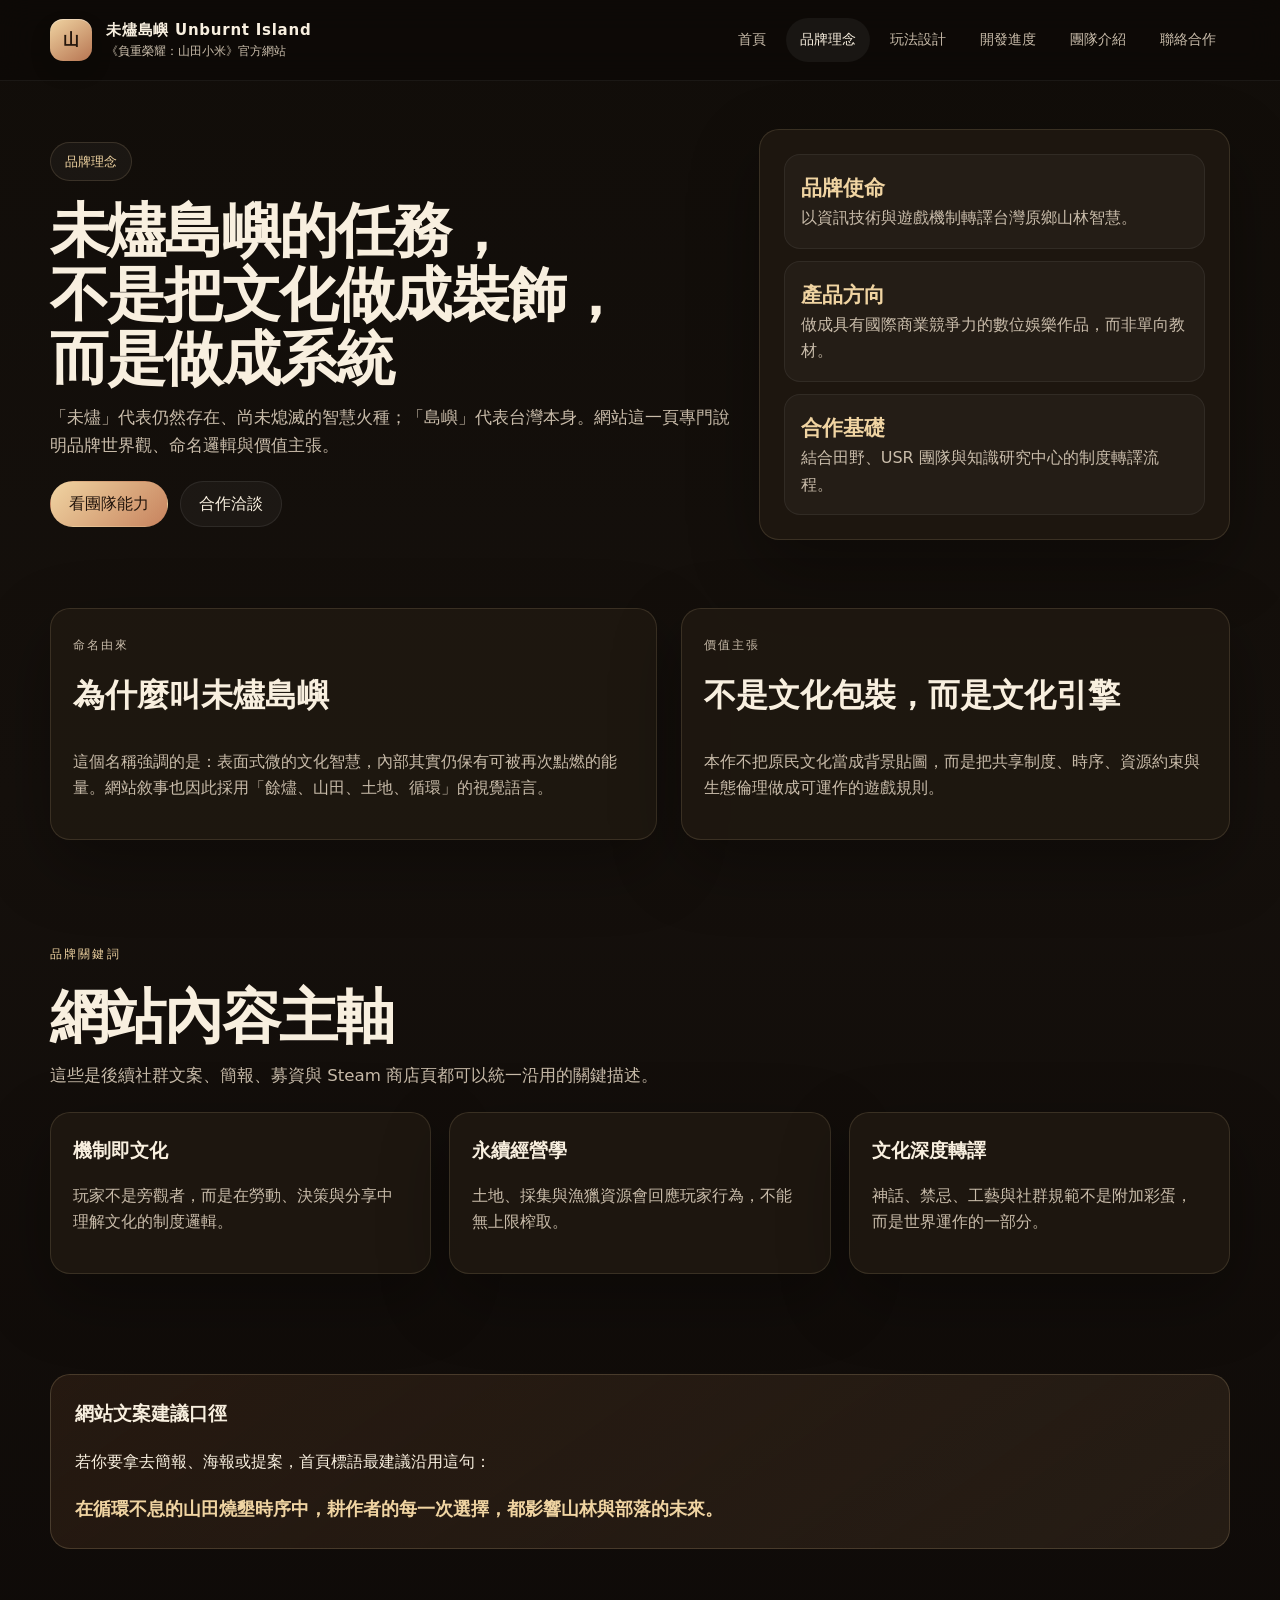
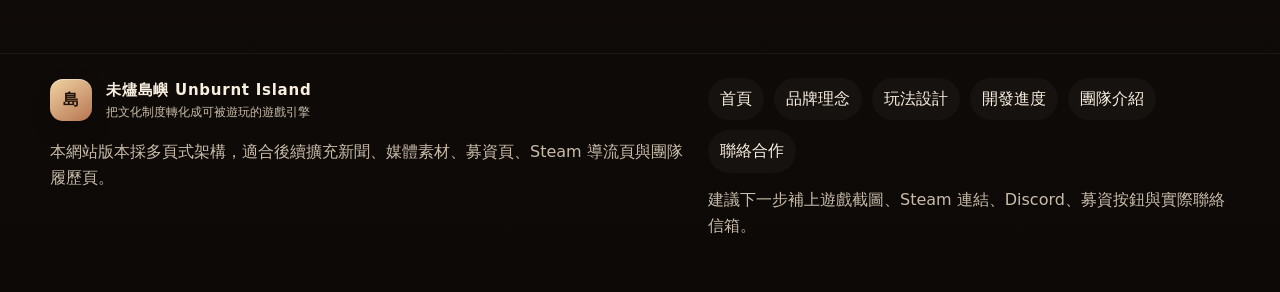
==== about.html @ 46c4c51f "update" ====
<!DOCTYPE html>
<html lang="zh-Hant">
<head>
  <meta charset="UTF-8" />
  <meta name="viewport" content="width=device-width, initial-scale=1.0" />
  <title>未燼島嶼 Unburnt Island｜品牌理念</title>
  <meta name="description" content="未燼島嶼的品牌命名、使命與文化轉譯價值主張。" />
  <link rel="stylesheet" href="assets/css/main.css" />
  <link rel="stylesheet" href="assets/css/components.css" />
  <link rel="stylesheet" href="assets/css/pages.css" />
</head>
<body data-page="about">
  <div id="site-header"></div>
  <main id="main">
<section class="page-hero compact">
  <div class="container page-hero-grid">
    <div class="reveal">
      <span class="eyebrow">品牌理念</span>
      <h1>未燼島嶼的任務，<br>不是把文化做成裝飾，<br>而是做成系統</h1>
      <p class="lead">「未燼」代表仍然存在、尚未熄滅的智慧火種；「島嶼」代表台灣本身。網站這一頁專門說明品牌世界觀、命名邏輯與價值主張。</p>
      <div class="btn-row">
        <a class="btn primary" href="team.html">看團隊能力</a>
        <a class="btn secondary" href="contact.html">合作洽談</a>
      </div>
    </div>
    <div class="hero-panel reveal">
      <div class="stat-stack">
        <div class="stat-box"><strong>品牌使命</strong><span>以資訊技術與遊戲機制轉譯台灣原鄉山林智慧。</span></div>
        <div class="stat-box"><strong>產品方向</strong><span>做成具有國際商業競爭力的數位娛樂作品，而非單向教材。</span></div>
        <div class="stat-box"><strong>合作基礎</strong><span>結合田野、USR 團隊與知識研究中心的制度轉譯流程。</span></div>
      </div>
    </div>
  </div>
</section>

<section class="section">
  <div class="container split">
    <div class="card reveal">
      <span class="kicker">命名由來</span>
      <h2 style="font-size:2rem; margin-top:12px;">為什麼叫未燼島嶼</h2>
      <p>這個名稱強調的是：表面式微的文化智慧，內部其實仍保有可被再次點燃的能量。網站敘事也因此採用「餘燼、山田、土地、循環」的視覺語言。</p>
    </div>
    <div class="card reveal">
      <span class="kicker">價值主張</span>
      <h2 style="font-size:2rem; margin-top:12px;">不是文化包裝，而是文化引擎</h2>
      <p>本作不把原民文化當成背景貼圖，而是把共享制度、時序、資源約束與生態倫理做成可運作的遊戲規則。</p>
    </div>
  </div>
</section>

<section class="section">
  <div class="container">
    <div class="section-heading reveal">
      <span class="kicker">品牌關鍵詞</span>
      <h2>網站內容主軸</h2>
      <p>這些是後續社群文案、簡報、募資與 Steam 商店頁都可以統一沿用的關鍵描述。</p>
    </div>
    <div class="card-grid cols-3 reveal">
      <article class="card">
        <h3>機制即文化</h3>
        <p>玩家不是旁觀者，而是在勞動、決策與分享中理解文化的制度邏輯。</p>
      </article>
      <article class="card">
        <h3>永續經營學</h3>
        <p>土地、採集與漁獵資源會回應玩家行為，不能無上限榨取。</p>
      </article>
      <article class="card">
        <h3>文化深度轉譯</h3>
        <p>神話、禁忌、工藝與社群規範不是附加彩蛋，而是世界運作的一部分。</p>
      </article>
    </div>
  </div>
</section>

<section class="section">
  <div class="container callout reveal">
    <h3 style="margin-top:0;">網站文案建議口徑</h3>
    <p>若你要拿去簡報、海報或提案，首頁標語最建議沿用這句：</p>
    <p style="font-size:1.15rem; color:var(--gold-2); margin-bottom:0;"><strong>在循環不息的山田燒墾時序中，耕作者的每一次選擇，都影響山林與部落的未來。</strong></p>
  </div>
</section>

  </main>
  <div id="site-footer"></div>
  <script src="assets/js/main.js"></script>
  
</body>
</html>
---- assets/css/main.css ----
:root {
  --bg: #0f0b08;
  --bg-soft: #18110c;
  --panel: rgba(31, 24, 17, 0.88);
  --panel-2: rgba(26, 20, 14, 0.94);
  --card: rgba(255, 255, 255, 0.04);
  --line: rgba(233, 202, 154, 0.14);
  --line-strong: rgba(233, 202, 154, 0.38);
  --text: #f8efdf;
  --muted: #c9bcaa;
  --gold: #e4c285;
  --gold-2: #f0d4a2;
  --earth: #8c5537;
  --leaf: #617443;
  --danger: #b45a46;
  --radius-xl: 28px;
  --radius-lg: 20px;
  --radius-md: 14px;
  --shadow: 0 24px 70px rgba(0, 0, 0, 0.32);
  --max: 1180px;
  --nav-h: 80px;
}

* { box-sizing: border-box; }
html { scroll-behavior: smooth; }
body {
  margin: 0;
  color: var(--text);
  background:
    radial-gradient(circle at 18% 14%, rgba(140, 85, 55, 0.2), transparent 0 26%),
    radial-gradient(circle at 84% 18%, rgba(97, 116, 67, 0.16), transparent 0 22%),
    linear-gradient(180deg, #110d09 0%, #15100c 42%, #0d0907 100%);
  font-family: "Noto Sans TC", "Microsoft JhengHei", system-ui, sans-serif;
  line-height: 1.65;
  overflow-x: hidden;
}
body.menu-open { overflow: hidden; }
a { color: inherit; text-decoration: none; }
img { max-width: 100%; display: block; }
button, input, textarea { font: inherit; }

.container {
  width: min(calc(100% - 32px), var(--max));
  margin: 0 auto;
}

.skip-link {
  position: absolute;
  left: -999px;
  top: auto;
}
.skip-link:focus {
  left: 16px;
  top: 16px;
  z-index: 100;
  background: var(--gold-2);
  color: #21140c;
  padding: 10px 14px;
  border-radius: 999px;
}

.site-header {
  position: sticky;
  top: 0;
  z-index: 50;
  min-height: var(--nav-h);
  backdrop-filter: blur(16px);
  background: rgba(12, 9, 7, 0.7);
  border-bottom: 1px solid rgba(255, 255, 255, 0.06);
}
.site-header.scrolled {
  background: rgba(14, 11, 8, 0.9);
  box-shadow: 0 12px 36px rgba(0, 0, 0, 0.25);
  border-color: rgba(233, 202, 154, 0.12);
}
.header-inner {
  min-height: var(--nav-h);
  display: flex;
  align-items: center;
  justify-content: space-between;
  gap: 20px;
}
.brand {
  display: flex;
  align-items: center;
  gap: 14px;
  min-width: 0;
}
.brand-mark {
  width: 42px;
  height: 42px;
  border-radius: 13px;
  display: grid;
  place-items: center;
  color: #24160c;
  font-weight: 900;
  background: linear-gradient(145deg, var(--gold-2), #b77552);
  box-shadow: inset 0 1px 0 rgba(255,255,255,.35), 0 10px 20px rgba(0,0,0,.2);
}
.brand-text strong {
  display: block;
  font-size: 15px;
  letter-spacing: 0.05em;
}
.brand-text span {
  display: block;
  font-size: 12px;
  color: var(--muted);
}
.nav-wrap {
  display: flex;
  align-items: center;
  gap: 12px;
}
.site-nav {
  display: flex;
  align-items: center;
  gap: 6px;
}
.site-nav a {
  padding: 10px 14px;
  border-radius: 999px;
  color: var(--muted);
  font-size: 14px;
  transition: .2s ease;
}
.site-nav a:hover,
.site-nav a.is-active {
  color: var(--text);
  background: rgba(255,255,255,.05);
}
.menu-toggle {
  display: none;
  width: 46px;
  height: 46px;
  border: 1px solid rgba(255,255,255,.08);
  border-radius: 50%;
  background: rgba(255,255,255,.03);
  color: var(--text);
  cursor: pointer;
  align-items: center;
  justify-content: center;
  flex-direction: column;
  gap: 4px;
}
.menu-toggle span {
  width: 18px;
  height: 2px;
  background: currentColor;
  border-radius: 999px;
}
.mobile-nav {
  display: none;
  position: fixed;
  top: calc(var(--nav-h) + 10px);
  left: 16px;
  right: 16px;
  z-index: 45;
  background: rgba(19, 15, 10, 0.98);
  border: 1px solid rgba(233, 202, 154, 0.14);
  border-radius: 22px;
  box-shadow: var(--shadow);
  padding: 16px;
}
.mobile-nav.open { display: block; }
.mobile-nav nav {
  display: grid;
  gap: 8px;
}
.mobile-nav a {
  padding: 12px 14px;
  border-radius: 14px;
  background: rgba(255,255,255,.03);
  color: var(--text);
}

.page-hero {
  padding: 72px 0 40px;
}
.page-hero.compact { padding-top: 48px; }
.page-hero-grid {
  display: grid;
  grid-template-columns: 1.3fr .9fr;
  gap: 28px;
  align-items: center;
}
.eyebrow {
  display: inline-flex;
  align-items: center;
  gap: 8px;
  padding: 8px 14px;
  border-radius: 999px;
  background: rgba(255,255,255,.04);
  border: 1px solid rgba(233, 202, 154, .15);
  color: var(--gold-2);
  font-size: 13px;
}
.page-hero h1,
.section-heading h2 {
  margin: 18px 0 14px;
  font-size: clamp(2rem, 4.6vw, 4.2rem);
  line-height: 1.08;
  letter-spacing: -0.03em;
}
.page-hero p.lead,
.section-heading p {
  margin: 0;
  color: var(--muted);
  font-size: 1.04rem;
  max-width: 760px;
}
.hero-panel,
.panel,
.card,
.glass {
  background: var(--panel);
  border: 1px solid var(--line);
  border-radius: var(--radius-lg);
  box-shadow: var(--shadow);
}
.hero-panel { padding: 24px; }
.metric-grid,
.card-grid {
  display: grid;
  gap: 18px;
}
.metric-grid.cols-3,
.card-grid.cols-3 { grid-template-columns: repeat(3, minmax(0,1fr)); }
.metric-grid.cols-4,
.card-grid.cols-4 { grid-template-columns: repeat(4, minmax(0,1fr)); }
.metric {
  padding: 18px;
  background: rgba(255,255,255,.03);
  border: 1px solid rgba(255,255,255,.06);
  border-radius: 16px;
}
.metric strong {
  display: block;
  font-size: 1.6rem;
  color: var(--gold-2);
}
.metric span {
  display: block;
  color: var(--muted);
  font-size: .95rem;
}

.section {
  padding: 28px 0 72px;
}
.section-heading {
  margin-bottom: 22px;
}
.kicker {
  color: var(--gold-2);
  text-transform: uppercase;
  letter-spacing: .18em;
  font-size: 12px;
}
.card {
  padding: 22px;
}
.card h3, .card h4 {
  margin: 0 0 10px;
  font-size: 1.2rem;
}
.card p, .card li, .card span, .card dd {
  color: var(--muted);
}
.list-clean {
  list-style: none;
  padding: 0;
  margin: 0;
}
.list-clean li + li { margin-top: 10px; }
.inline-tags {
  display: flex;
  flex-wrap: wrap;
  gap: 8px;
}
.tag {
  display: inline-flex;
  padding: 6px 10px;
  border-radius: 999px;
  background: rgba(255,255,255,.05);
  border: 1px solid rgba(255,255,255,.06);
  color: var(--gold-2);
  font-size: 13px;
}

.btn-row {
  display: flex;
  flex-wrap: wrap;
  gap: 12px;
  margin-top: 22px;
}
.btn {
  display: inline-flex;
  align-items: center;
  justify-content: center;
  min-height: 46px;
  padding: 0 18px;
  border-radius: 999px;
  border: 1px solid transparent;
  cursor: pointer;
  transition: .2s ease;
}
.btn:hover { transform: translateY(-2px); }
.btn.primary {
  color: #23150c;
  background: linear-gradient(135deg, var(--gold-2), #c7835e);
}
.btn.secondary {
  color: var(--text);
  background: rgba(255,255,255,.04);
  border-color: rgba(255,255,255,.08);
}
.btn.ghost {
  color: var(--gold-2);
  background: transparent;
  border-color: rgba(233, 202, 154, 0.26);
}

.split {
  display: grid;
  grid-template-columns: 1.05fr .95fr;
  gap: 24px;
  align-items: start;
}
.feature-list {
  display: grid;
  gap: 16px;
}
.feature-item {
  display: grid;
  grid-template-columns: 44px 1fr;
  gap: 14px;
  align-items: start;
}
.feature-icon {
  width: 44px;
  height: 44px;
  border-radius: 12px;
  display: grid;
  place-items: center;
  background: linear-gradient(145deg, rgba(240,212,162,.18), rgba(140,85,55,.18));
  color: var(--gold-2);
  font-weight: 700;
}
.feature-item h3 {
  margin: 0 0 6px;
}
.feature-item p { margin: 0; color: var(--muted); }

.highlight-box {
  position: relative;
  overflow: hidden;
  padding: 24px;
}
.highlight-box::after {
  content: "";
  position: absolute;
  inset: auto -80px -80px auto;
  width: 180px;
  height: 180px;
  border-radius: 50%;
  background: radial-gradient(circle, rgba(240,212,162,.2), transparent 60%);
}

.timeline {
  display: grid;
  gap: 14px;
}
.timeline-item {
  display: grid;
  grid-template-columns: 120px 1fr;
  gap: 16px;
  padding: 18px;
  border-radius: 16px;
  border: 1px solid rgba(255,255,255,.06);
  background: rgba(255,255,255,.03);
}
.timeline-item strong { color: var(--gold-2); }
.timeline-item p { margin: 6px 0 0; color: var(--muted); }
.status-pill {
  display: inline-flex;
  align-items: center;
  padding: 6px 10px;
  border-radius: 999px;
  font-size: 13px;
  border: 1px solid rgba(255,255,255,.08);
  background: rgba(255,255,255,.04);
}
.status-pill.done { color: #cbeea5; border-color: rgba(203,238,165,.25); }
.status-pill.active { color: #ffe3a8; border-color: rgba(255,227,168,.26); }
.status-pill.next { color: #c8d8ff; border-color: rgba(200,216,255,.22); }

.callout {
  padding: 24px;
  border-radius: var(--radius-lg);
  border: 1px solid rgba(233, 202, 154, 0.18);
  background: linear-gradient(145deg, rgba(90,58,35,.28), rgba(43,33,24,.8));
}

.site-footer {
  padding: 24px 0 36px;
  border-top: 1px solid rgba(255,255,255,.06);
  margin-top: 32px;
}
.footer-grid {
  display: grid;
  grid-template-columns: 1.1fr .9fr;
  gap: 20px;
}
.footer-grid p,
.footer-grid li { color: var(--muted); }
.footer-links {
  display: flex;
  flex-wrap: wrap;
  gap: 10px;
}
.footer-links a {
  padding: 8px 12px;
  border-radius: 999px;
  background: rgba(255,255,255,.03);
}

.form-grid {
  display: grid;
  gap: 16px;
}
.field label {
  display: block;
  margin-bottom: 8px;
  font-size: 14px;
  color: var(--gold-2);
}
.field input,
.field textarea,
.filter-btn {
  width: 100%;
  border-radius: 14px;
  border: 1px solid rgba(255,255,255,.08);
  background: rgba(255,255,255,.03);
  color: var(--text);
  padding: 14px 16px;
}
.field textarea { min-height: 150px; resize: vertical; }
.form-note { color: var(--muted); font-size: .94rem; }
.form-message {
  display: none;
  padding: 12px 14px;
  border-radius: 14px;
  background: rgba(112, 155, 81, .16);
  border: 1px solid rgba(112, 155, 81, .32);
  color: #ddf2c4;
}
.form-message.show { display: block; }
.error-text {
  color: #f5c1b8;
  font-size: 13px;
  margin-top: 8px;
  display: none;
}
.error-text.show { display: block; }

.reveal {
  opacity: 0;
  transform: translateY(18px);
  transition: opacity .6s ease, transform .6s ease;
}
.reveal.is-visible {
  opacity: 1;
  transform: translateY(0);
}

@media (max-width: 980px) {
  .page-hero-grid,
  .split,
  .footer-grid,
  .metric-grid.cols-4,
  .metric-grid.cols-3,
  .card-grid.cols-3,
  .card-grid.cols-4 {
    grid-template-columns: 1fr 1fr;
  }
}

@media (max-width: 760px) {
  .site-nav { display: none; }
  .menu-toggle { display: inline-flex; }
  .page-hero-grid,
  .split,
  .footer-grid,
  .metric-grid.cols-4,
  .metric-grid.cols-3,
  .card-grid.cols-3,
  .card-grid.cols-4,
  .timeline-item {
    grid-template-columns: 1fr;
  }
  .page-hero {
    padding-top: 42px;
  }
  .page-hero h1,
  .section-heading h2 { font-size: clamp(1.8rem, 9vw, 3rem); }
}

@media (prefers-reduced-motion: reduce) {
  html { scroll-behavior: auto; }
  *, *::before, *::after {
    animation: none !important;
    transition: none !important;
  }
}
---- assets/css/components.css ----
.hero-art {
  min-height: 360px;
  padding: 24px;
  position: relative;
  overflow: hidden;
}
.hero-art::before,
.hero-art::after {
  content: "";
  position: absolute;
  inset: auto;
  pointer-events: none;
}
.hero-art::before {
  width: 260px;
  height: 260px;
  right: -40px;
  top: -40px;
  background: radial-gradient(circle, rgba(240,212,162,.18), transparent 60%);
  border-radius: 50%;
}
.hero-art::after {
  left: -60px;
  bottom: -70px;
  width: 280px;
  height: 280px;
  border-radius: 50%;
  background: radial-gradient(circle, rgba(97,116,67,.22), transparent 60%);
}
.hero-visual {
  position: relative;
  min-height: 300px;
  border-radius: 22px;
  border: 1px solid rgba(233, 202, 154, 0.18);
  background:
    linear-gradient(180deg, rgba(28, 22, 17, 0.25), rgba(14, 11, 8, 0.75)),
    linear-gradient(180deg, #5f7e45 0%, #405130 40%, #291d14 100%);
  overflow: hidden;
}
.mountain {
  position: absolute;
  bottom: 120px;
  width: 0;
  height: 0;
  border-left: 160px solid transparent;
  border-right: 160px solid transparent;
  border-bottom: 170px solid rgba(27, 39, 21, 0.75);
}
.mountain.m1 { left: -30px; }
.mountain.m2 { left: 160px; border-left-width: 180px; border-right-width: 180px; border-bottom-width: 190px; }
.mountain.m3 { right: -50px; border-left-width: 170px; border-right-width: 170px; border-bottom-width: 180px; }
.field-ridge {
  position: absolute;
  left: 0;
  right: 0;
  bottom: 72px;
  height: 96px;
  background: linear-gradient(180deg, #7f8d39, #556227);
  clip-path: polygon(0 48%, 22% 30%, 45% 38%, 60% 20%, 79% 28%, 100% 8%, 100% 100%, 0 100%);
}
.village {
  position: absolute;
  bottom: 52px;
  left: 24px;
  display: flex;
  gap: 10px;
}
.house {
  width: 58px;
  height: 42px;
  background: #7d6651;
  border: 2px solid rgba(17, 11, 8, 0.5);
  clip-path: polygon(10% 24%, 50% 0, 90% 24%, 90% 100%, 10% 100%);
  position: relative;
}
.house::after {
  content: "";
  position: absolute;
  width: 12px;
  height: 16px;
  left: 50%;
  bottom: 0;
  transform: translateX(-50%);
  background: rgba(36, 24, 16, 0.72);
}
.path {
  position: absolute;
  width: 76%;
  height: 30px;
  right: 0;
  bottom: 32px;
  background: linear-gradient(180deg, #7e6449, #5e4733);
  clip-path: polygon(22% 0, 100% 0, 100% 100%, 0 100%);
}
.hero-badges {
  position: absolute;
  right: 18px;
  top: 18px;
  display: grid;
  gap: 10px;
}
.hero-badge {
  padding: 10px 12px;
  border-radius: 999px;
  background: rgba(18, 14, 10, 0.66);
  border: 1px solid rgba(233, 202, 154, 0.18);
  color: var(--gold-2);
  font-size: 13px;
}

.stat-stack {
  display: grid;
  gap: 12px;
}
.stat-box {
  padding: 16px;
  border-radius: 16px;
  background: rgba(255,255,255,.03);
  border: 1px solid rgba(255,255,255,.06);
}
.stat-box strong {
  display: block;
  color: var(--gold-2);
  font-size: 1.3rem;
}
.stat-box span { color: var(--muted); }

.tabs {
  display: flex;
  flex-wrap: wrap;
  gap: 10px;
  margin-bottom: 18px;
}
.tab-btn,
.filter-btn {
  width: auto;
  padding: 10px 14px;
  border-radius: 999px;
  border: 1px solid rgba(255,255,255,.08);
  background: rgba(255,255,255,.03);
  color: var(--muted);
  cursor: pointer;
}
.tab-btn.active,
.filter-btn.active {
  color: #24160c;
  background: linear-gradient(135deg, var(--gold-2), #c7835e);
  border-color: transparent;
}
.tab-panel {
  display: none;
}
.tab-panel.active {
  display: block;
}

.comparison {
  display: grid;
  grid-template-columns: 1fr 1fr;
  gap: 16px;
}
.compare-card {
  padding: 18px;
  border-radius: 16px;
  background: rgba(255,255,255,.03);
  border: 1px solid rgba(255,255,255,.06);
}
.compare-card.good {
  border-color: rgba(233, 202, 154, 0.24);
}
.compare-card h4 { margin-bottom: 10px; }
.compare-card ul {
  margin: 0;
  padding-left: 20px;
}
.compare-card li { color: var(--muted); }

.team-card .role {
  display: inline-flex;
  padding: 6px 10px;
  border-radius: 999px;
  background: rgba(255,255,255,.04);
  color: var(--gold-2);
  margin-bottom: 10px;
  font-size: 13px;
}
.team-card dl {
  display: grid;
  gap: 10px;
  margin: 16px 0 0;
}
.team-card dt { color: var(--text); font-weight: 700; }
.team-card dd { margin: 0; }

.milestone-card {
  padding: 20px;
  border-radius: 18px;
  background: rgba(255,255,255,.03);
  border: 1px solid rgba(255,255,255,.06);
}
.milestone-card ul {
  margin: 10px 0 0;
  padding-left: 18px;
}
.milestone-card li { color: var(--muted); }
.milestone-card[data-state="done"] {
  border-color: rgba(203,238,165,.2);
}
.milestone-card[data-state="active"] {
  border-color: rgba(255,227,168,.2);
}
.milestone-card[data-state="next"] {
  border-color: rgba(200,216,255,.16);
}

.contact-cards {
  display: grid;
  gap: 14px;
}
.contact-card {
  padding: 18px;
  border-radius: 16px;
  border: 1px solid rgba(255,255,255,.06);
  background: rgba(255,255,255,.03);
}
.contact-card h3 { margin-bottom: 8px; }
.contact-card p { margin: 0; }

@media (max-width: 760px) {
  .comparison { grid-template-columns: 1fr; }
}
---- assets/css/pages.css ----
.home-highlights {
  margin-top: 24px;
}
.quick-links {
  display: grid;
  grid-template-columns: repeat(3, minmax(0,1fr));
  gap: 16px;
}
.quick-link {
  padding: 18px;
  border-radius: 18px;
  background: rgba(255,255,255,.03);
  border: 1px solid rgba(255,255,255,.06);
}
.quick-link strong {
  display: block;
  margin-bottom: 6px;
}
.quick-link p {
  margin: 0;
  color: var(--muted);
}

.story-sequence {
  display: grid;
  grid-template-columns: repeat(4, minmax(0,1fr));
  gap: 14px;
}
.story-step {
  padding: 18px;
  border-radius: 18px;
  background: rgba(255,255,255,.03);
  border: 1px solid rgba(255,255,255,.06);
}
.story-step strong {
  color: var(--gold-2);
  display: block;
  margin-bottom: 8px;
}
.story-step p { margin: 0; color: var(--muted); }

@media (max-width: 980px) {
  .quick-links,
  .story-sequence { grid-template-columns: 1fr 1fr; }
}

@media (max-width: 760px) {
  .quick-links,
  .story-sequence { grid-template-columns: 1fr; }
}
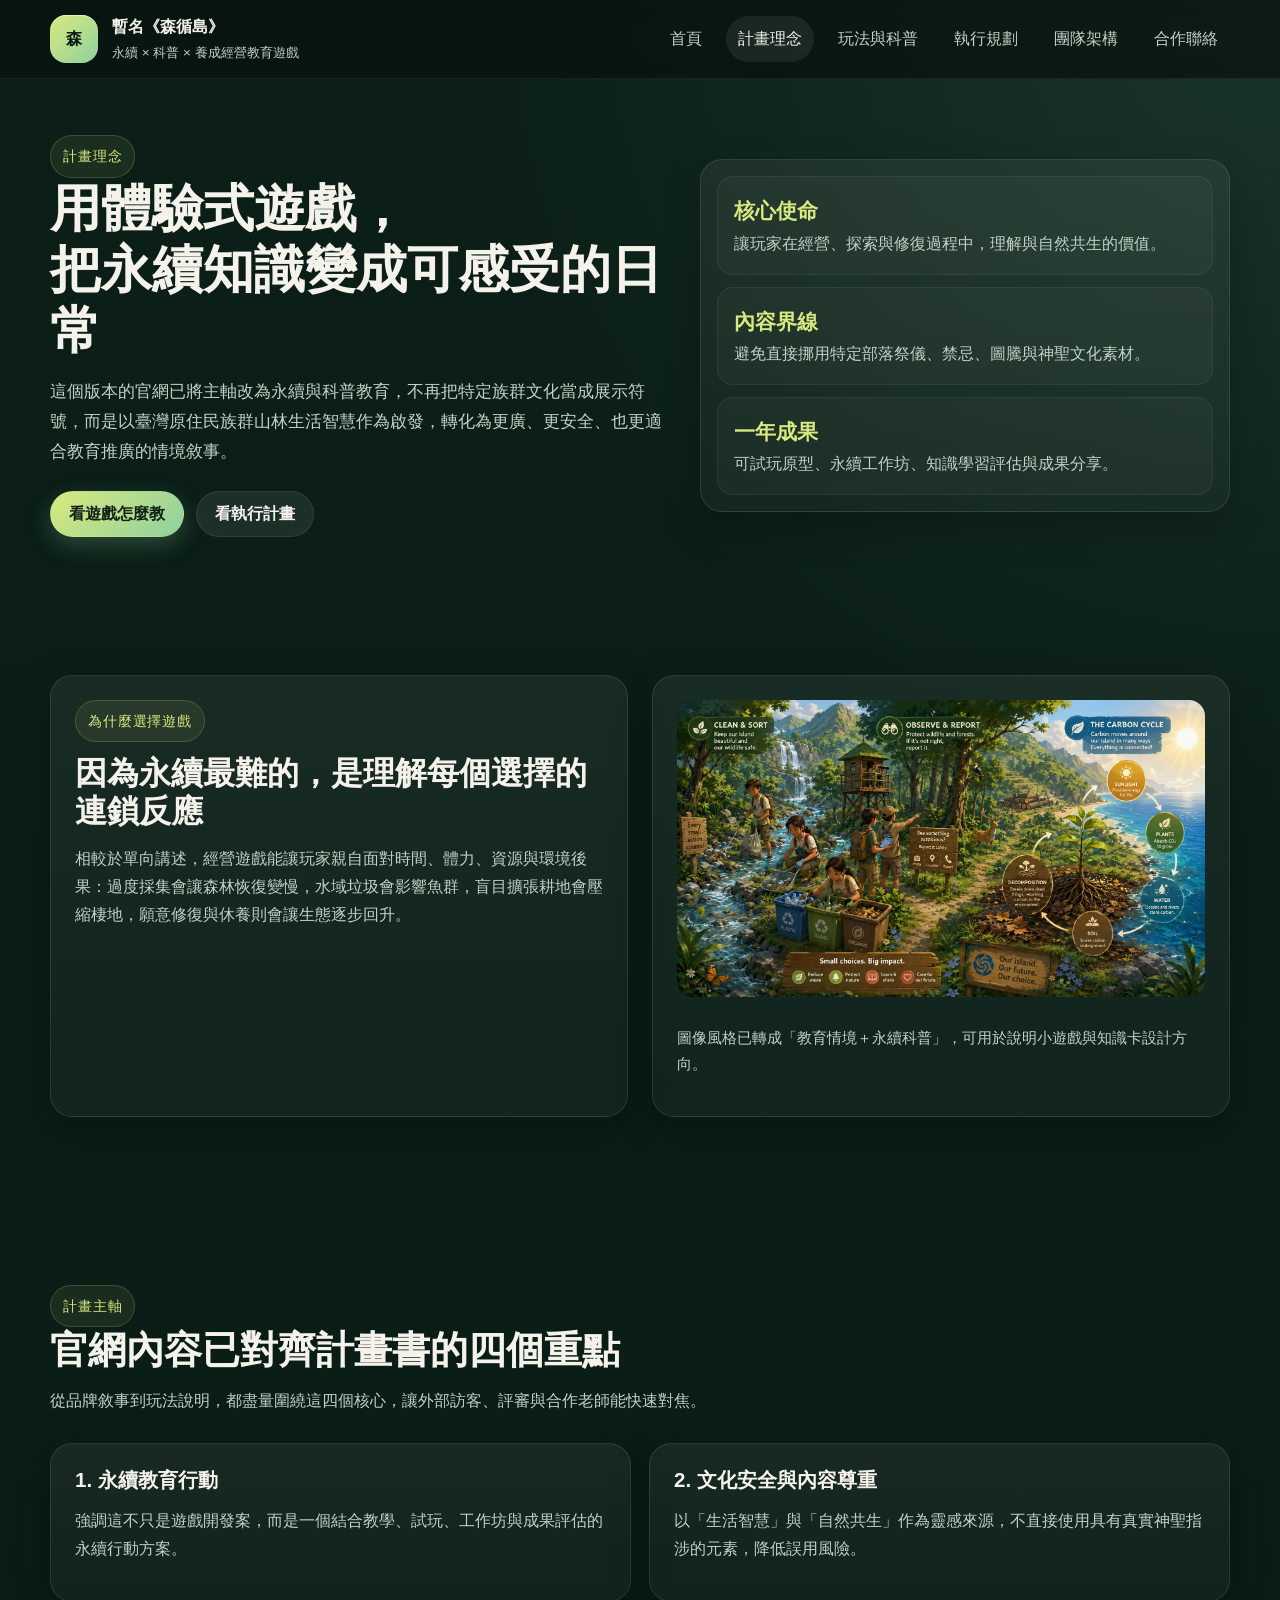
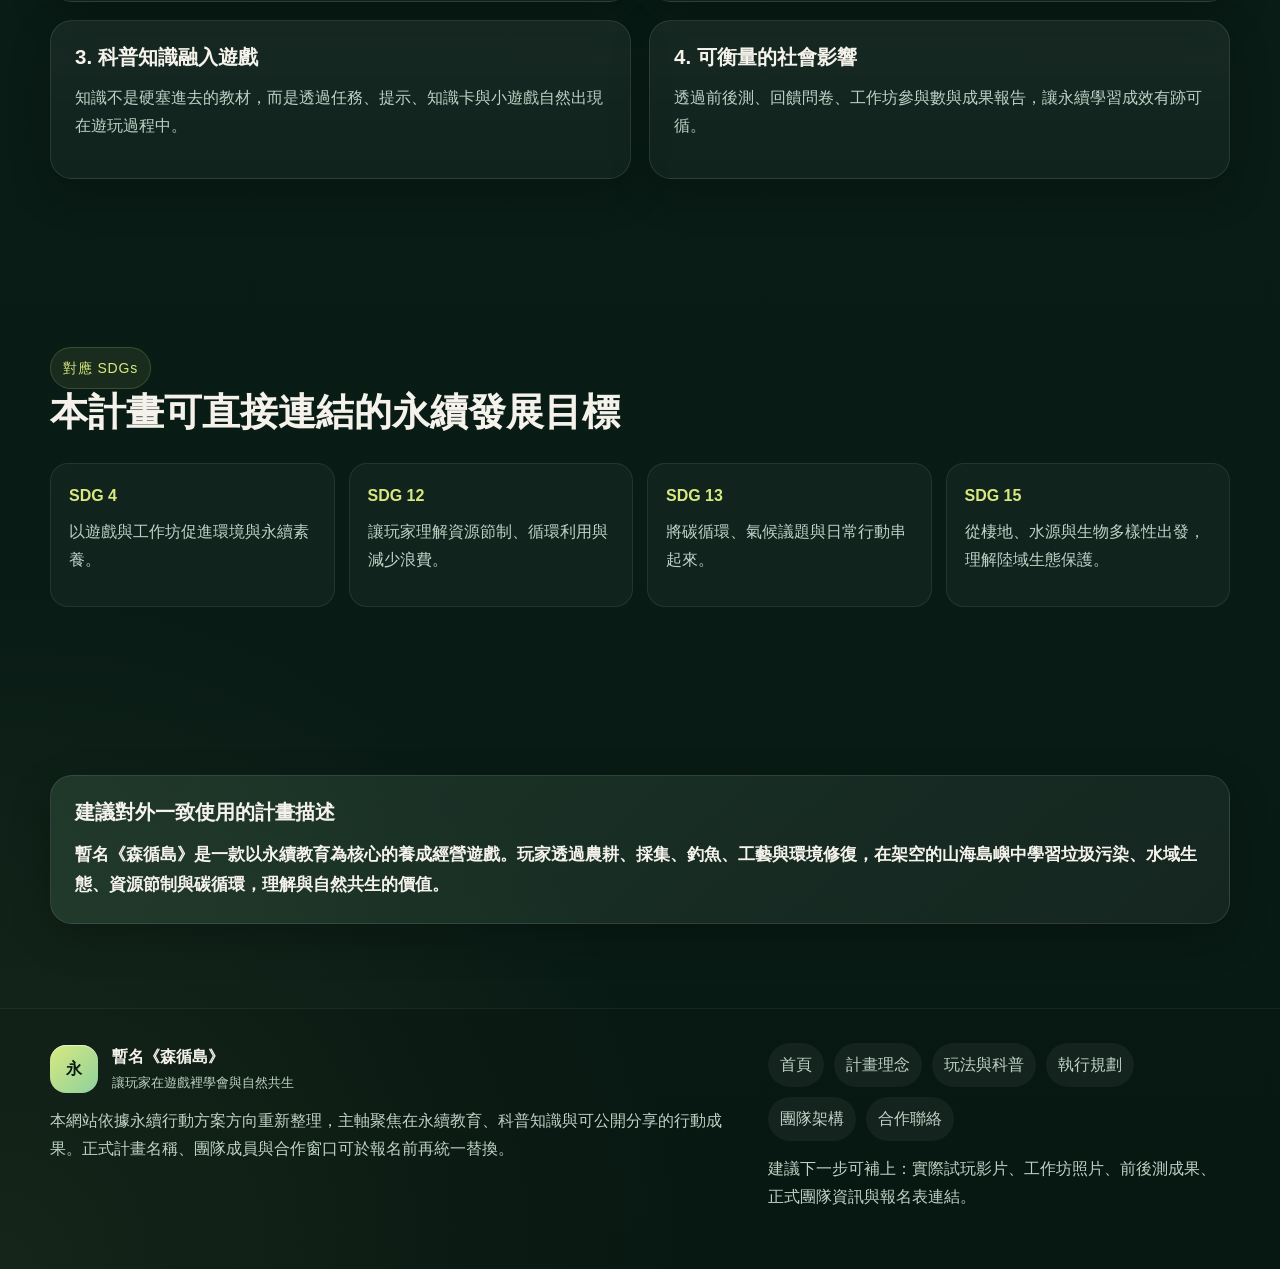
==== commit 328a7dff: "update" ====
--- a/about.html
+++ b/about.html
@@ -3,8 +3,8 @@
 <head>
   <meta charset="UTF-8" />
   <meta name="viewport" content="width=device-width, initial-scale=1.0" />
-  <title>未燼島嶼 Unburnt Island｜品牌理念</title>
-  <meta name="description" content="未燼島嶼的品牌命名、使命與文化轉譯價值主張。" />
+  <title>暫名《森循島》｜計畫理念</title>
+  <meta name="description" content="說明計畫背景、永續教育定位、文化安全界線與 SDGs 對應。" />
   <link rel="stylesheet" href="assets/css/main.css" />
   <link rel="stylesheet" href="assets/css/components.css" />
   <link rel="stylesheet" href="assets/css/pages.css" />
@@ -12,77 +12,92 @@
 <body data-page="about">
   <div id="site-header"></div>
   <main id="main">
-<section class="page-hero compact">
-  <div class="container page-hero-grid">
-    <div class="reveal">
-      <span class="eyebrow">品牌理念</span>
-      <h1>未燼島嶼的任務，<br>不是把文化做成裝飾，<br>而是做成系統</h1>
-      <p class="lead">「未燼」代表仍然存在、尚未熄滅的智慧火種；「島嶼」代表台灣本身。網站這一頁專門說明品牌世界觀、命名邏輯與價值主張。</p>
-      <div class="btn-row">
-        <a class="btn primary" href="team.html">看團隊能力</a>
-        <a class="btn secondary" href="contact.html">合作洽談</a>
+    <section class="page-hero compact">
+      <div class="container page-hero-grid">
+        <div class="reveal">
+          <span class="eyebrow">計畫理念</span>
+          <h1>用體驗式遊戲，<br>把永續知識變成可感受的日常</h1>
+          <p class="lead">這個版本的官網已將主軸改為永續與科普教育，不再把特定族群文化當成展示符號，而是以臺灣原住民族群山林生活智慧作為啟發，轉化為更廣、更安全、也更適合教育推廣的情境敘事。</p>
+          <div class="btn-row">
+            <a class="btn primary" href="gameplay.html">看遊戲怎麼教</a>
+            <a class="btn secondary" href="progress.html">看執行計畫</a>
+          </div>
+        </div>
+        <div class="hero-panel reveal">
+          <div class="stat-stack">
+            <div class="stat-box"><strong>核心使命</strong><span>讓玩家在經營、探索與修復過程中，理解與自然共生的價值。</span></div>
+            <div class="stat-box"><strong>內容界線</strong><span>避免直接挪用特定部落祭儀、禁忌、圖騰與神聖文化素材。</span></div>
+            <div class="stat-box"><strong>一年成果</strong><span>可試玩原型、永續工作坊、知識學習評估與成果分享。</span></div>
+          </div>
+        </div>
       </div>
-    </div>
-    <div class="hero-panel reveal">
-      <div class="stat-stack">
-        <div class="stat-box"><strong>品牌使命</strong><span>以資訊技術與遊戲機制轉譯台灣原鄉山林智慧。</span></div>
-        <div class="stat-box"><strong>產品方向</strong><span>做成具有國際商業競爭力的數位娛樂作品，而非單向教材。</span></div>
-        <div class="stat-box"><strong>合作基礎</strong><span>結合田野、USR 團隊與知識研究中心的制度轉譯流程。</span></div>
+    </section>
+
+    <section class="section">
+      <div class="container split">
+        <div class="card reveal">
+          <span class="kicker">為什麼選擇遊戲</span>
+          <h2 style="font-size:2rem; margin-top:12px;">因為永續最難的，是理解每個選擇的連鎖反應</h2>
+          <p>相較於單向講述，經營遊戲能讓玩家親自面對時間、體力、資源與環境後果：過度採集會讓森林恢復變慢，水域垃圾會影響魚群，盲目擴張耕地會壓縮棲地，願意修復與休養則會讓生態逐步回升。</p>
+        </div>
+        <div class="card reveal media-card">
+          <img src="assets/images/knowledge-minigames.png" alt="永續教育圖像，呈現溪流清理、環境觀察與碳循環科普" />
+          <p class="caption">圖像風格已轉成「教育情境＋永續科普」，可用於說明小遊戲與知識卡設計方向。</p>
+        </div>
       </div>
-    </div>
-  </div>
-</section>
+    </section>
 
-<section class="section">
-  <div class="container split">
-    <div class="card reveal">
-      <span class="kicker">命名由來</span>
-      <h2 style="font-size:2rem; margin-top:12px;">為什麼叫未燼島嶼</h2>
-      <p>這個名稱強調的是：表面式微的文化智慧，內部其實仍保有可被再次點燃的能量。網站敘事也因此採用「餘燼、山田、土地、循環」的視覺語言。</p>
-    </div>
-    <div class="card reveal">
-      <span class="kicker">價值主張</span>
-      <h2 style="font-size:2rem; margin-top:12px;">不是文化包裝，而是文化引擎</h2>
-      <p>本作不把原民文化當成背景貼圖，而是把共享制度、時序、資源約束與生態倫理做成可運作的遊戲規則。</p>
-    </div>
-  </div>
-</section>
+    <section class="section">
+      <div class="container">
+        <div class="section-heading reveal">
+          <span class="kicker">計畫主軸</span>
+          <h2>官網內容已對齊計畫書的四個重點</h2>
+          <p>從品牌敘事到玩法說明，都盡量圍繞這四個核心，讓外部訪客、評審與合作老師能快速對焦。</p>
+        </div>
+        <div class="card-grid cols-2 reveal">
+          <article class="card">
+            <h3>1. 永續教育行動</h3>
+            <p>強調這不只是遊戲開發案，而是一個結合教學、試玩、工作坊與成果評估的永續行動方案。</p>
+          </article>
+          <article class="card">
+            <h3>2. 文化安全與內容尊重</h3>
+            <p>以「生活智慧」與「自然共生」作為靈感來源，不直接使用具有真實神聖指涉的元素，降低誤用風險。</p>
+          </article>
+          <article class="card">
+            <h3>3. 科普知識融入遊戲</h3>
+            <p>知識不是硬塞進去的教材，而是透過任務、提示、知識卡與小遊戲自然出現在遊玩過程中。</p>
+          </article>
+          <article class="card">
+            <h3>4. 可衡量的社會影響</h3>
+            <p>透過前後測、回饋問卷、工作坊參與數與成果報告，讓永續學習成效有跡可循。</p>
+          </article>
+        </div>
+      </div>
+    </section>
 
-<section class="section">
-  <div class="container">
-    <div class="section-heading reveal">
-      <span class="kicker">品牌關鍵詞</span>
-      <h2>網站內容主軸</h2>
-      <p>這些是後續社群文案、簡報、募資與 Steam 商店頁都可以統一沿用的關鍵描述。</p>
-    </div>
-    <div class="card-grid cols-3 reveal">
-      <article class="card">
-        <h3>機制即文化</h3>
-        <p>玩家不是旁觀者，而是在勞動、決策與分享中理解文化的制度邏輯。</p>
-      </article>
-      <article class="card">
-        <h3>永續經營學</h3>
-        <p>土地、採集與漁獵資源會回應玩家行為，不能無上限榨取。</p>
-      </article>
-      <article class="card">
-        <h3>文化深度轉譯</h3>
-        <p>神話、禁忌、工藝與社群規範不是附加彩蛋，而是世界運作的一部分。</p>
-      </article>
-    </div>
-  </div>
-</section>
+    <section class="section">
+      <div class="container">
+        <div class="section-heading reveal">
+          <span class="kicker">對應 SDGs</span>
+          <h2>本計畫可直接連結的永續發展目標</h2>
+        </div>
+        <div class="sdg-grid reveal">
+          <article class="sdg-item"><strong>SDG 4</strong><p>以遊戲與工作坊促進環境與永續素養。</p></article>
+          <article class="sdg-item"><strong>SDG 12</strong><p>讓玩家理解資源節制、循環利用與減少浪費。</p></article>
+          <article class="sdg-item"><strong>SDG 13</strong><p>將碳循環、氣候議題與日常行動串起來。</p></article>
+          <article class="sdg-item"><strong>SDG 15</strong><p>從棲地、水源與生物多樣性出發，理解陸域生態保護。</p></article>
+        </div>
+      </div>
+    </section>
 
-<section class="section">
-  <div class="container callout reveal">
-    <h3 style="margin-top:0;">網站文案建議口徑</h3>
-    <p>若你要拿去簡報、海報或提案，首頁標語最建議沿用這句：</p>
-    <p style="font-size:1.15rem; color:var(--gold-2); margin-bottom:0;"><strong>在循環不息的山田燒墾時序中，耕作者的每一次選擇，都影響山林與部落的未來。</strong></p>
-  </div>
-</section>
-
+    <section class="section">
+      <div class="container callout reveal">
+        <h3 style="margin-top:0;">建議對外一致使用的計畫描述</h3>
+        <p style="font-size:1.08rem; color:var(--text); margin-bottom:0;"><strong>暫名《森循島》是一款以永續教育為核心的養成經營遊戲。玩家透過農耕、採集、釣魚、工藝與環境修復，在架空的山海島嶼中學習垃圾污染、水域生態、資源節制與碳循環，理解與自然共生的價值。</strong></p>
+      </div>
+    </section>
   </main>
   <div id="site-footer"></div>
   <script src="assets/js/main.js"></script>
-  
 </body>
-</html>
+</html>
--- a/assets/css/main.css
+++ b/assets/css/main.css
@@ -1,299 +1,184 @@
 
 :root {
-  --bg: #0f0b08;
-  --bg-soft: #18110c;
-  --panel: rgba(31, 24, 17, 0.88);
-  --panel-2: rgba(26, 20, 14, 0.94);
-  --card: rgba(255, 255, 255, 0.04);
-  --line: rgba(233, 202, 154, 0.14);
-  --line-strong: rgba(233, 202, 154, 0.38);
-  --text: #f8efdf;
-  --muted: #c9bcaa;
-  --gold: #e4c285;
-  --gold-2: #f0d4a2;
-  --earth: #8c5537;
-  --leaf: #617443;
-  --danger: #b45a46;
-  --radius-xl: 28px;
-  --radius-lg: 20px;
-  --radius-md: 14px;
-  --shadow: 0 24px 70px rgba(0, 0, 0, 0.32);
+  --bg: #081a14;
+  --bg-2: #10251d;
+  --surface: rgba(255,255,255,.05);
+  --surface-2: rgba(255,255,255,.08);
+  --card: rgba(255,255,255,.06);
+  --border: rgba(255,255,255,.1);
+  --text: #f4f2eb;
+  --muted: #bfd2c5;
+  --accent: #8fd19e;
+  --accent-2: #d8e97f;
+  --gold-2: #d8e97f;
+  --earth: #b78d5e;
+  --shadow: 0 14px 40px rgba(0,0,0,.24);
+  --radius: 22px;
   --max: 1180px;
-  --nav-h: 80px;
-}
-
+}
 * { box-sizing: border-box; }
 html { scroll-behavior: smooth; }
 body {
   margin: 0;
+  font-family: "Noto Sans TC", "PingFang TC", "Microsoft JhengHei", sans-serif;
+  background:
+    radial-gradient(circle at top right, rgba(143,209,158,.12), transparent 26%),
+    radial-gradient(circle at bottom left, rgba(216,233,127,.08), transparent 22%),
+    linear-gradient(180deg, #0b1f18 0%, #081a14 100%);
   color: var(--text);
-  background:
-    radial-gradient(circle at 18% 14%, rgba(140, 85, 55, 0.2), transparent 0 26%),
-    radial-gradient(circle at 84% 18%, rgba(97, 116, 67, 0.16), transparent 0 22%),
-    linear-gradient(180deg, #110d09 0%, #15100c 42%, #0d0907 100%);
-  font-family: "Noto Sans TC", "Microsoft JhengHei", system-ui, sans-serif;
-  line-height: 1.65;
-  overflow-x: hidden;
-}
-body.menu-open { overflow: hidden; }
+  line-height: 1.75;
+}
 a { color: inherit; text-decoration: none; }
 img { max-width: 100%; display: block; }
 button, input, textarea { font: inherit; }
-
-.container {
-  width: min(calc(100% - 32px), var(--max));
-  margin: 0 auto;
-}
-
-.skip-link {
+.container { width: min(calc(100% - 40px), var(--max)); margin: 0 auto; }
+.section { padding: 84px 0; }
+.section.tight { padding-top: 56px; padding-bottom: 56px; }
+.kicker, .eyebrow {
+  display: inline-flex;
+  align-items: center;
+  gap: 8px;
+  padding: 8px 12px;
+  border-radius: 999px;
+  border: 1px solid rgba(216,233,127,.18);
+  background: rgba(216,233,127,.08);
+  color: var(--accent-2);
+  font-size: 14px;
+  letter-spacing: .06em;
+}
+h1, h2, h3, h4 { line-height: 1.2; margin: 0 0 14px; }
+h1 { font-size: clamp(2.4rem, 4vw, 4.25rem); }
+h2 { font-size: clamp(2rem, 3vw, 2.8rem); }
+h3 { font-size: 1.28rem; }
+p { margin: 0 0 14px; color: var(--muted); }
+.lead { font-size: 1.08rem; max-width: 64ch; }
+.list-clean { list-style: none; margin: 0; padding: 0; }
+.list-clean li { position: relative; padding-left: 18px; margin: 0 0 10px; color: var(--muted); }
+.list-clean li::before {
+  content: "";
   position: absolute;
-  left: -999px;
-  top: auto;
-}
-.skip-link:focus {
-  left: 16px;
-  top: 16px;
-  z-index: 100;
-  background: var(--gold-2);
-  color: #21140c;
-  padding: 10px 14px;
-  border-radius: 999px;
-}
-
+  left: 0; top: .8em;
+  width: 8px; height: 8px;
+  border-radius: 50%;
+  background: linear-gradient(135deg, var(--accent), var(--accent-2));
+}
 .site-header {
   position: sticky;
   top: 0;
   z-index: 50;
-  min-height: var(--nav-h);
-  backdrop-filter: blur(16px);
-  background: rgba(12, 9, 7, 0.7);
-  border-bottom: 1px solid rgba(255, 255, 255, 0.06);
-}
-.site-header.scrolled {
-  background: rgba(14, 11, 8, 0.9);
-  box-shadow: 0 12px 36px rgba(0, 0, 0, 0.25);
-  border-color: rgba(233, 202, 154, 0.12);
+  backdrop-filter: blur(12px);
+  background: rgba(7,18,14,.72);
+  border-bottom: 1px solid rgba(255,255,255,.06);
+}
+.site-header.scrolled { box-shadow: 0 10px 28px rgba(0,0,0,.22); }
+.skip-link {
+  position: absolute;
+  left: -999px;
+  top: 0;
+}
+.skip-link:focus {
+  left: 12px; top: 12px; z-index: 99;
+  background: #fff; color: #111; padding: 8px 12px; border-radius: 8px;
 }
 .header-inner {
-  min-height: var(--nav-h);
+  min-height: 78px;
   display: flex;
   align-items: center;
   justify-content: space-between;
   gap: 20px;
 }
 .brand {
-  display: flex;
+  display: inline-flex;
   align-items: center;
   gap: 14px;
   min-width: 0;
 }
 .brand-mark {
-  width: 42px;
-  height: 42px;
-  border-radius: 13px;
-  display: grid;
-  place-items: center;
-  color: #24160c;
-  font-weight: 900;
-  background: linear-gradient(145deg, var(--gold-2), #b77552);
-  box-shadow: inset 0 1px 0 rgba(255,255,255,.35), 0 10px 20px rgba(0,0,0,.2);
-}
-.brand-text strong {
-  display: block;
-  font-size: 15px;
-  letter-spacing: 0.05em;
-}
-.brand-text span {
-  display: block;
-  font-size: 12px;
+  width: 48px; height: 48px;
+  border-radius: 16px;
+  display: grid; place-items: center;
+  color: #0a1b14;
+  font-weight: 800;
+  background: linear-gradient(135deg, var(--accent-2), var(--accent));
+  box-shadow: inset 0 1px 0 rgba(255,255,255,.55);
+}
+.brand-text { display: grid; }
+.brand-text strong { font-size: 1rem; }
+.brand-text span { font-size: .84rem; color: var(--muted); }
+.nav-wrap { display: flex; align-items: center; gap: 14px; }
+.site-nav { display: flex; gap: 12px; flex-wrap: wrap; }
+.site-nav a,
+.mobile-nav a {
+  padding: 9px 12px;
+  border-radius: 999px;
   color: var(--muted);
-}
-.nav-wrap {
-  display: flex;
-  align-items: center;
-  gap: 12px;
-}
-.site-nav {
-  display: flex;
-  align-items: center;
-  gap: 6px;
-}
-.site-nav a {
-  padding: 10px 14px;
-  border-radius: 999px;
-  color: var(--muted);
-  font-size: 14px;
   transition: .2s ease;
 }
 .site-nav a:hover,
-.site-nav a.is-active {
+.site-nav a.is-active,
+.mobile-nav a:hover,
+.mobile-nav a.is-active {
+  background: rgba(255,255,255,.07);
   color: var(--text);
-  background: rgba(255,255,255,.05);
 }
 .menu-toggle {
   display: none;
-  width: 46px;
-  height: 46px;
-  border: 1px solid rgba(255,255,255,.08);
-  border-radius: 50%;
-  background: rgba(255,255,255,.03);
-  color: var(--text);
-  cursor: pointer;
-  align-items: center;
-  justify-content: center;
-  flex-direction: column;
-  gap: 4px;
+  border: 0;
+  background: transparent;
+  width: 46px; height: 46px;
+  padding: 0;
+  border-radius: 12px;
 }
 .menu-toggle span {
-  width: 18px;
-  height: 2px;
-  background: currentColor;
-  border-radius: 999px;
+  display: block;
+  width: 22px; height: 2px;
+  margin: 5px auto;
+  background: #fff;
 }
 .mobile-nav {
   display: none;
-  position: fixed;
-  top: calc(var(--nav-h) + 10px);
-  left: 16px;
-  right: 16px;
-  z-index: 45;
-  background: rgba(19, 15, 10, 0.98);
-  border: 1px solid rgba(233, 202, 154, 0.14);
-  border-radius: 22px;
+  padding: 0 20px 20px;
+}
+.mobile-nav nav {
+  display: grid;
+  padding: 14px;
+  border-radius: 18px;
+  background: rgba(255,255,255,.04);
+  border: 1px solid rgba(255,255,255,.08);
+}
+.mobile-nav.open { display: block; }
+.page-hero { padding: 76px 0 54px; }
+.page-hero.compact { padding-top: 56px; }
+.page-hero-grid {
+  display: grid;
+  grid-template-columns: 1.08fr .92fr;
+  gap: 28px;
+  align-items: center;
+}
+.hero-panel,
+.card,
+.callout,
+.highlight-box {
+  border-radius: var(--radius);
+  background: linear-gradient(180deg, rgba(255,255,255,.06), rgba(255,255,255,.03));
+  border: 1px solid var(--border);
   box-shadow: var(--shadow);
-  padding: 16px;
-}
-.mobile-nav.open { display: block; }
-.mobile-nav nav {
-  display: grid;
-  gap: 8px;
-}
-.mobile-nav a {
-  padding: 12px 14px;
-  border-radius: 14px;
-  background: rgba(255,255,255,.03);
-  color: var(--text);
-}
-
-.page-hero {
-  padding: 72px 0 40px;
-}
-.page-hero.compact { padding-top: 48px; }
-.page-hero-grid {
-  display: grid;
-  grid-template-columns: 1.3fr .9fr;
-  gap: 28px;
-  align-items: center;
-}
-.eyebrow {
-  display: inline-flex;
-  align-items: center;
-  gap: 8px;
-  padding: 8px 14px;
-  border-radius: 999px;
-  background: rgba(255,255,255,.04);
-  border: 1px solid rgba(233, 202, 154, .15);
-  color: var(--gold-2);
-  font-size: 13px;
-}
-.page-hero h1,
-.section-heading h2 {
-  margin: 18px 0 14px;
-  font-size: clamp(2rem, 4.6vw, 4.2rem);
-  line-height: 1.08;
-  letter-spacing: -0.03em;
-}
-.page-hero p.lead,
-.section-heading p {
-  margin: 0;
-  color: var(--muted);
-  font-size: 1.04rem;
-  max-width: 760px;
-}
-.hero-panel,
-.panel,
-.card,
-.glass {
-  background: var(--panel);
-  border: 1px solid var(--line);
-  border-radius: var(--radius-lg);
-  box-shadow: var(--shadow);
-}
-.hero-panel { padding: 24px; }
-.metric-grid,
-.card-grid {
-  display: grid;
-  gap: 18px;
-}
-.metric-grid.cols-3,
-.card-grid.cols-3 { grid-template-columns: repeat(3, minmax(0,1fr)); }
-.metric-grid.cols-4,
-.card-grid.cols-4 { grid-template-columns: repeat(4, minmax(0,1fr)); }
-.metric {
-  padding: 18px;
-  background: rgba(255,255,255,.03);
-  border: 1px solid rgba(255,255,255,.06);
-  border-radius: 16px;
-}
-.metric strong {
-  display: block;
-  font-size: 1.6rem;
-  color: var(--gold-2);
-}
-.metric span {
-  display: block;
-  color: var(--muted);
-  font-size: .95rem;
-}
-
-.section {
-  padding: 28px 0 72px;
-}
-.section-heading {
-  margin-bottom: 22px;
-}
-.kicker {
-  color: var(--gold-2);
-  text-transform: uppercase;
-  letter-spacing: .18em;
-  font-size: 12px;
-}
-.card {
-  padding: 22px;
-}
-.card h3, .card h4 {
-  margin: 0 0 10px;
-  font-size: 1.2rem;
-}
-.card p, .card li, .card span, .card dd {
-  color: var(--muted);
-}
-.list-clean {
-  list-style: none;
-  padding: 0;
-  margin: 0;
-}
-.list-clean li + li { margin-top: 10px; }
-.inline-tags {
-  display: flex;
-  flex-wrap: wrap;
-  gap: 8px;
-}
-.tag {
-  display: inline-flex;
-  padding: 6px 10px;
-  border-radius: 999px;
-  background: rgba(255,255,255,.05);
-  border: 1px solid rgba(255,255,255,.06);
-  color: var(--gold-2);
-  font-size: 13px;
-}
-
+}
+.card, .callout, .highlight-box { padding: 24px; }
+.hero-panel { padding: 16px; overflow: hidden; }
+.image-frame {
+  border-radius: 18px;
+  overflow: hidden;
+  border: 1px solid rgba(255,255,255,.08);
+  background: #0d221a;
+}
+.image-frame img { aspect-ratio: 16 / 9; object-fit: cover; width: 100%; }
+.caption { margin-top: 12px; font-size: .95rem; color: var(--muted); }
 .btn-row {
   display: flex;
   flex-wrap: wrap;
   gap: 12px;
-  margin-top: 22px;
+  margin-top: 24px;
 }
 .btn {
   display: inline-flex;
@@ -303,118 +188,183 @@
   padding: 0 18px;
   border-radius: 999px;
   border: 1px solid transparent;
-  cursor: pointer;
-  transition: .2s ease;
-}
-.btn:hover { transform: translateY(-2px); }
+  font-weight: 700;
+  transition: transform .18s ease, box-shadow .18s ease, background .18s ease;
+}
+.btn:hover { transform: translateY(-1px); }
 .btn.primary {
-  color: #23150c;
-  background: linear-gradient(135deg, var(--gold-2), #c7835e);
+  background: linear-gradient(135deg, var(--accent-2), var(--accent));
+  color: #132017;
+  box-shadow: 0 8px 22px rgba(143,209,158,.25);
 }
 .btn.secondary {
+  background: rgba(255,255,255,.08);
   color: var(--text);
-  background: rgba(255,255,255,.04);
   border-color: rgba(255,255,255,.08);
 }
 .btn.ghost {
-  color: var(--gold-2);
   background: transparent;
-  border-color: rgba(233, 202, 154, 0.26);
-}
-
-.split {
-  display: grid;
-  grid-template-columns: 1.05fr .95fr;
+  border-color: rgba(255,255,255,.14);
+}
+.split, .two-up {
+  display: grid;
+  grid-template-columns: 1fr 1fr;
   gap: 24px;
-  align-items: start;
-}
-.feature-list {
+}
+.card-grid {
+  display: grid;
+  gap: 18px;
+}
+.card-grid.cols-2 { grid-template-columns: repeat(2, minmax(0,1fr)); }
+.card-grid.cols-3 { grid-template-columns: repeat(3, minmax(0,1fr)); }
+.card-grid.cols-4 { grid-template-columns: repeat(4, minmax(0,1fr)); }
+.metric-grid {
+  display: grid;
+  gap: 18px;
+}
+.metric-grid.cols-4 { grid-template-columns: repeat(4, minmax(0,1fr)); }
+.metric {
+  padding: 24px;
+  border-radius: 20px;
+  background: rgba(255,255,255,.04);
+  border: 1px solid rgba(255,255,255,.08);
+  text-align: center;
+}
+.metric strong {
+  display: block;
+  margin-bottom: 6px;
+  color: var(--accent-2);
+  font-size: clamp(1.8rem, 3vw, 2.6rem);
+}
+.metric span { color: var(--muted); }
+.inline-tags, .badge-list {
+  display: flex;
+  flex-wrap: wrap;
+  gap: 10px;
+}
+.tag, .badge {
+  display: inline-flex;
+  align-items: center;
+  gap: 8px;
+  padding: 8px 12px;
+  border-radius: 999px;
+  background: rgba(255,255,255,.06);
+  border: 1px solid rgba(255,255,255,.08);
+  color: var(--text);
+  font-size: 14px;
+}
+.icon-badge {
+  width: 28px; height: 28px; border-radius: 50%;
+  display: inline-grid; place-items: center;
+  font-size: 14px; color: #132017;
+  background: linear-gradient(135deg, var(--accent-2), var(--accent));
+}
+.section-heading { max-width: 780px; margin-bottom: 28px; }
+.media-card {
   display: grid;
   gap: 16px;
 }
+.media-card img { border-radius: 16px; }
+.callout {
+  background: linear-gradient(135deg, rgba(143,209,158,.14), rgba(255,255,255,.05));
+}
+.sdg-grid { display: grid; gap: 14px; grid-template-columns: repeat(4, minmax(0,1fr)); }
+.sdg-item {
+  padding: 18px;
+  border-radius: 18px;
+  background: rgba(255,255,255,.04);
+  border: 1px solid rgba(255,255,255,.08);
+}
+.sdg-item strong { display: block; margin-bottom: 8px; color: var(--accent-2); }
+.story-sequence, .impact-list, .pillars {
+  display: grid;
+  gap: 14px;
+}
+.story-sequence { grid-template-columns: repeat(4, minmax(0,1fr)); }
+.story-step,
+.pillar,
+.impact-card {
+  padding: 20px;
+  border-radius: 18px;
+  background: rgba(255,255,255,.04);
+  border: 1px solid rgba(255,255,255,.08);
+}
+.story-step strong,
+.pillar strong,
+.impact-card strong { color: var(--accent-2); display: block; margin-bottom: 8px; }
+.story-step p, .pillar p, .impact-card p { margin: 0; }
+.feature-list { display: grid; gap: 14px; }
 .feature-item {
   display: grid;
-  grid-template-columns: 44px 1fr;
+  grid-template-columns: auto 1fr;
   gap: 14px;
   align-items: start;
 }
 .feature-icon {
-  width: 44px;
-  height: 44px;
-  border-radius: 12px;
-  display: grid;
-  place-items: center;
-  background: linear-gradient(145deg, rgba(240,212,162,.18), rgba(140,85,55,.18));
-  color: var(--gold-2);
-  font-weight: 700;
-}
-.feature-item h3 {
-  margin: 0 0 6px;
-}
-.feature-item p { margin: 0; color: var(--muted); }
-
-.highlight-box {
-  position: relative;
-  overflow: hidden;
-  padding: 24px;
-}
-.highlight-box::after {
-  content: "";
-  position: absolute;
-  inset: auto -80px -80px auto;
-  width: 180px;
-  height: 180px;
-  border-radius: 50%;
-  background: radial-gradient(circle, rgba(240,212,162,.2), transparent 60%);
-}
-
-.timeline {
-  display: grid;
-  gap: 14px;
-}
+  width: 42px; height: 42px;
+  border-radius: 14px;
+  display: grid; place-items: center;
+  background: linear-gradient(135deg, var(--accent-2), var(--accent));
+  color: #132017;
+  font-weight: 800;
+}
+.timeline { display: grid; gap: 14px; }
 .timeline-item {
   display: grid;
-  grid-template-columns: 120px 1fr;
+  grid-template-columns: 90px 1fr;
   gap: 16px;
-  padding: 18px;
-  border-radius: 16px;
-  border: 1px solid rgba(255,255,255,.06);
-  background: rgba(255,255,255,.03);
-}
-.timeline-item strong { color: var(--gold-2); }
-.timeline-item p { margin: 6px 0 0; color: var(--muted); }
+  align-items: start;
+  padding: 14px 0;
+  border-top: 1px dashed rgba(255,255,255,.08);
+}
+.timeline-item:first-child { border-top: 0; padding-top: 0; }
 .status-pill {
   display: inline-flex;
   align-items: center;
   padding: 6px 10px;
   border-radius: 999px;
   font-size: 13px;
-  border: 1px solid rgba(255,255,255,.08);
-  background: rgba(255,255,255,.04);
-}
-.status-pill.done { color: #cbeea5; border-color: rgba(203,238,165,.25); }
-.status-pill.active { color: #ffe3a8; border-color: rgba(255,227,168,.26); }
-.status-pill.next { color: #c8d8ff; border-color: rgba(200,216,255,.22); }
-
-.callout {
-  padding: 24px;
-  border-radius: var(--radius-lg);
-  border: 1px solid rgba(233, 202, 154, 0.18);
-  background: linear-gradient(145deg, rgba(90,58,35,.28), rgba(43,33,24,.8));
-}
-
+  line-height: 1;
+  margin-bottom: 8px;
+  color: #132017;
+}
+.status-pill.done { background: #afd78a; }
+.status-pill.active { background: #d8e97f; }
+.status-pill.next { background: #a6d7d4; }
+.form-grid { display: grid; gap: 16px; margin-top: 20px; }
+.field { display: grid; gap: 8px; }
+.field label { font-weight: 700; }
+.field input, .field textarea {
+  width: 100%;
+  border: 1px solid rgba(255,255,255,.12);
+  border-radius: 14px;
+  padding: 12px 14px;
+  color: var(--text);
+  background: rgba(255,255,255,.04);
+}
+.field textarea { min-height: 150px; resize: vertical; }
+.error-text { min-height: 1.2em; color: #ffbea8; font-size: .92rem; opacity: 0; transition: .15s ease; }
+.error-text.show { opacity: 1; }
+.form-message {
+  display: none;
+  padding: 14px 16px;
+  border-radius: 14px;
+  background: rgba(143,209,158,.15);
+  color: #e7f4e1;
+  border: 1px solid rgba(143,209,158,.22);
+}
+.form-message.show { display: block; }
+.form-note { color: var(--muted); font-size: .95rem; }
 .site-footer {
-  padding: 24px 0 36px;
+  padding: 34px 0 44px;
   border-top: 1px solid rgba(255,255,255,.06);
-  margin-top: 32px;
+  background: rgba(0,0,0,.12);
 }
 .footer-grid {
   display: grid;
-  grid-template-columns: 1.1fr .9fr;
-  gap: 20px;
-}
-.footer-grid p,
-.footer-grid li { color: var(--muted); }
+  grid-template-columns: 1.2fr .8fr;
+  gap: 24px;
+}
 .footer-links {
   display: flex;
   flex-wrap: wrap;
@@ -423,94 +373,60 @@
 .footer-links a {
   padding: 8px 12px;
   border-radius: 999px;
-  background: rgba(255,255,255,.03);
-}
-
-.form-grid {
-  display: grid;
+  background: rgba(255,255,255,.05);
+  color: var(--muted);
+}
+.reveal { opacity: 0; transform: translateY(16px); transition: .5s ease; }
+.reveal.is-visible { opacity: 1; transform: translateY(0); }
+.highlight-note {
+  padding: 16px 18px;
+  border-left: 4px solid var(--accent);
+  background: rgba(255,255,255,.04);
+  border-radius: 0 14px 14px 0;
+}
+.note-grid {
+  display: grid;
+  grid-template-columns: repeat(2, minmax(0,1fr));
   gap: 16px;
 }
-.field label {
-  display: block;
-  margin-bottom: 8px;
-  font-size: 14px;
-  color: var(--gold-2);
-}
-.field input,
-.field textarea,
-.filter-btn {
-  width: 100%;
-  border-radius: 14px;
-  border: 1px solid rgba(255,255,255,.08);
-  background: rgba(255,255,255,.03);
-  color: var(--text);
-  padding: 14px 16px;
-}
-.field textarea { min-height: 150px; resize: vertical; }
-.form-note { color: var(--muted); font-size: .94rem; }
-.form-message {
-  display: none;
-  padding: 12px 14px;
-  border-radius: 14px;
-  background: rgba(112, 155, 81, .16);
-  border: 1px solid rgba(112, 155, 81, .32);
-  color: #ddf2c4;
-}
-.form-message.show { display: block; }
-.error-text {
-  color: #f5c1b8;
-  font-size: 13px;
-  margin-top: 8px;
-  display: none;
-}
-.error-text.show { display: block; }
-
-.reveal {
-  opacity: 0;
-  transform: translateY(18px);
-  transition: opacity .6s ease, transform .6s ease;
-}
-.reveal.is-visible {
-  opacity: 1;
-  transform: translateY(0);
-}
-
 @media (max-width: 980px) {
   .page-hero-grid,
   .split,
+  .two-up,
   .footer-grid,
+  .card-grid.cols-4,
+  .card-grid.cols-3,
   .metric-grid.cols-4,
-  .metric-grid.cols-3,
-  .card-grid.cols-3,
-  .card-grid.cols-4 {
+  .story-sequence,
+  .sdg-grid,
+  .note-grid {
     grid-template-columns: 1fr 1fr;
   }
-}
-
+  .card-grid.cols-4 .card:last-child { grid-column: span 2; }
+  .page-hero-grid > :first-child { order: 1; }
+  .page-hero-grid > :last-child { order: 2; }
+}
+@media (max-width: 860px) {
+  .site-nav { display: none; }
+  .menu-toggle { display: inline-block; }
+}
 @media (max-width: 760px) {
-  .site-nav { display: none; }
-  .menu-toggle { display: inline-flex; }
+  .section { padding: 64px 0; }
+  .container { width: min(calc(100% - 28px), var(--max)); }
   .page-hero-grid,
   .split,
+  .two-up,
   .footer-grid,
+  .card-grid.cols-4,
+  .card-grid.cols-3,
+  .card-grid.cols-2,
   .metric-grid.cols-4,
-  .metric-grid.cols-3,
-  .card-grid.cols-3,
-  .card-grid.cols-4,
+  .story-sequence,
+  .sdg-grid,
+  .note-grid,
   .timeline-item {
     grid-template-columns: 1fr;
   }
-  .page-hero {
-    padding-top: 42px;
-  }
-  .page-hero h1,
-  .section-heading h2 { font-size: clamp(1.8rem, 9vw, 3rem); }
-}
-
-@media (prefers-reduced-motion: reduce) {
-  html { scroll-behavior: auto; }
-  *, *::before, *::after {
-    animation: none !important;
-    transition: none !important;
-  }
-}
+  .brand-text span { display: none; }
+  .story-step, .pillar, .impact-card, .metric, .card, .callout { padding: 20px; }
+}
--- a/assets/css/components.css
+++ b/assets/css/components.css
@@ -230,3 +230,11 @@
 @media (max-width: 760px) {
   .comparison { grid-template-columns: 1fr; }
 }
+
+
+
+.contact-cards { grid-template-columns: 1fr; }
+.contact-card p { margin: 0; }
+.team-card p { margin-bottom: 0; }
+.stat-stack { grid-template-columns: 1fr; }
+.hero-art .caption { margin-top: 12px; }
--- a/assets/css/pages.css
+++ b/assets/css/pages.css
@@ -49,3 +49,9 @@
   .quick-links,
   .story-sequence { grid-template-columns: 1fr; }
 }
+
+
+
+.quick-link { transition: transform .18s ease, border-color .18s ease; }
+.quick-link:hover { transform: translateY(-2px); border-color: rgba(216,233,127,.24); }
+.quick-link p { line-height: 1.7; }
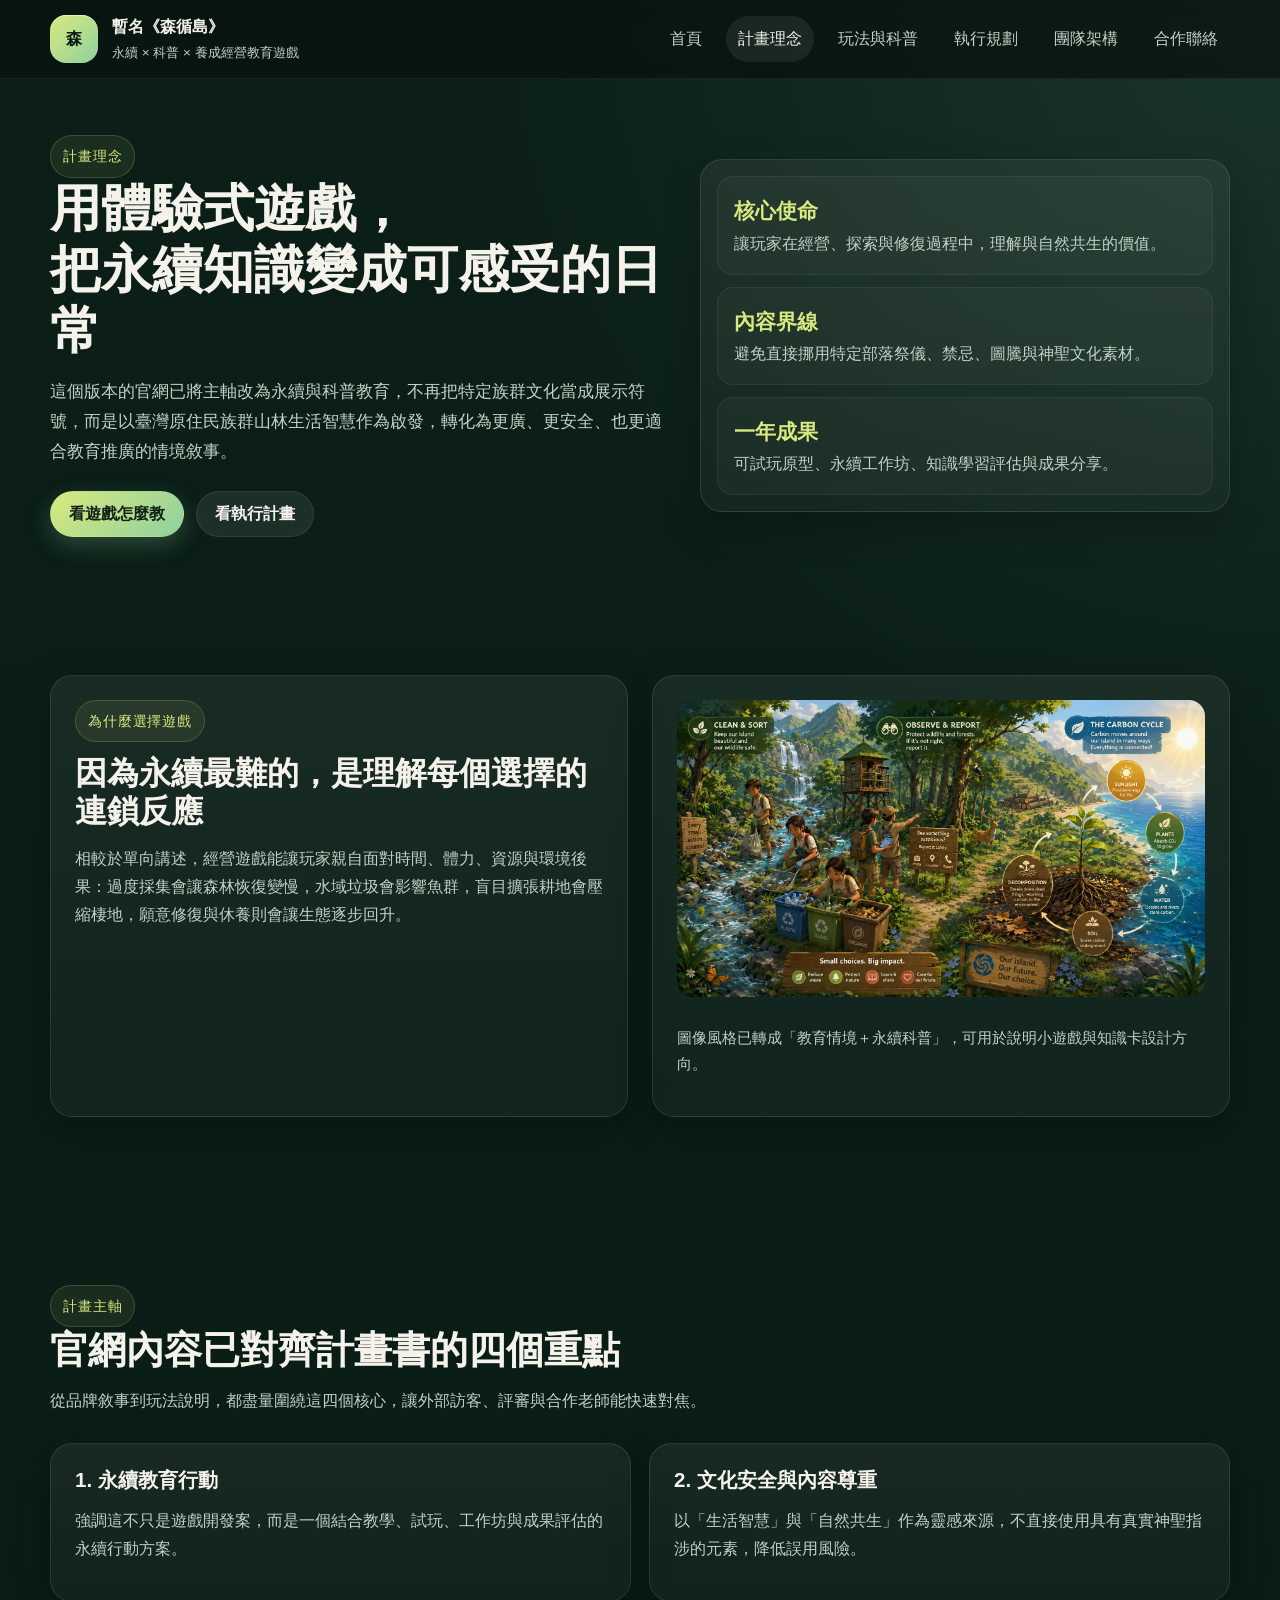
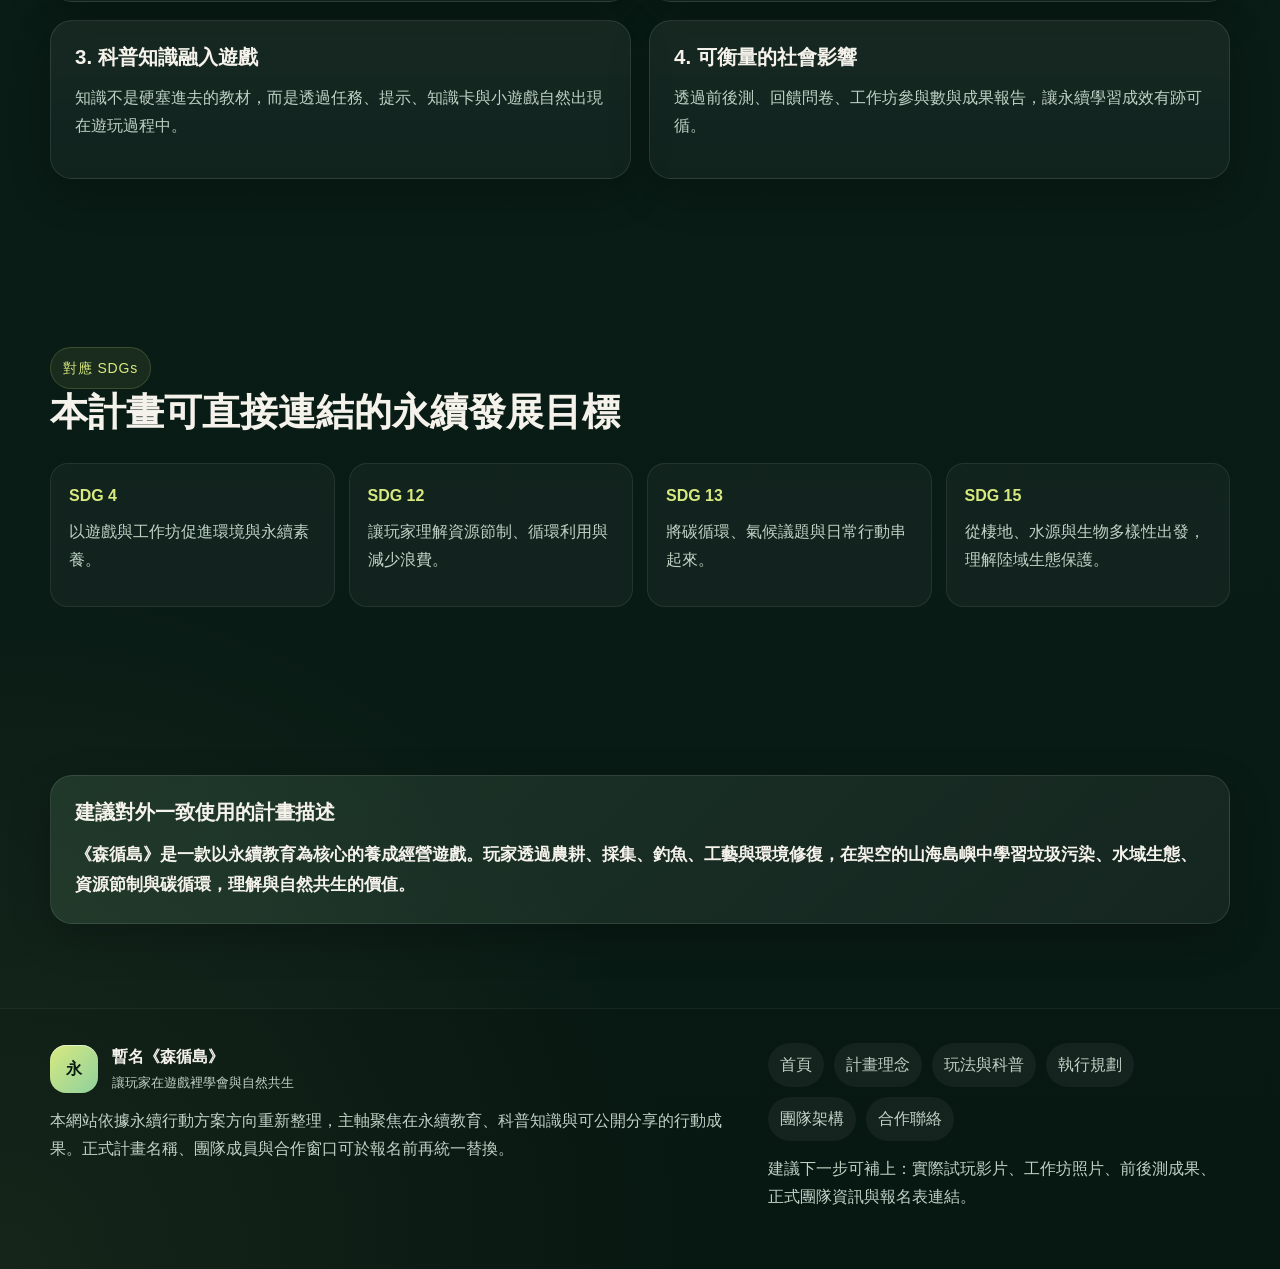
==== commit 0d1ab0f8: "update" ====
--- a/about.html
+++ b/about.html
@@ -3,7 +3,7 @@
 <head>
   <meta charset="UTF-8" />
   <meta name="viewport" content="width=device-width, initial-scale=1.0" />
-  <title>暫名《森循島》｜計畫理念</title>
+  <title>《森循島》｜計畫理念</title>
   <meta name="description" content="說明計畫背景、永續教育定位、文化安全界線與 SDGs 對應。" />
   <link rel="stylesheet" href="assets/css/main.css" />
   <link rel="stylesheet" href="assets/css/components.css" />
@@ -93,7 +93,7 @@
     <section class="section">
       <div class="container callout reveal">
         <h3 style="margin-top:0;">建議對外一致使用的計畫描述</h3>
-        <p style="font-size:1.08rem; color:var(--text); margin-bottom:0;"><strong>暫名《森循島》是一款以永續教育為核心的養成經營遊戲。玩家透過農耕、採集、釣魚、工藝與環境修復，在架空的山海島嶼中學習垃圾污染、水域生態、資源節制與碳循環，理解與自然共生的價值。</strong></p>
+        <p style="font-size:1.08rem; color:var(--text); margin-bottom:0;"><strong>《森循島》是一款以永續教育為核心的養成經營遊戲。玩家透過農耕、採集、釣魚、工藝與環境修復，在架空的山海島嶼中學習垃圾污染、水域生態、資源節制與碳循環，理解與自然共生的價值。</strong></p>
       </div>
     </section>
   </main>
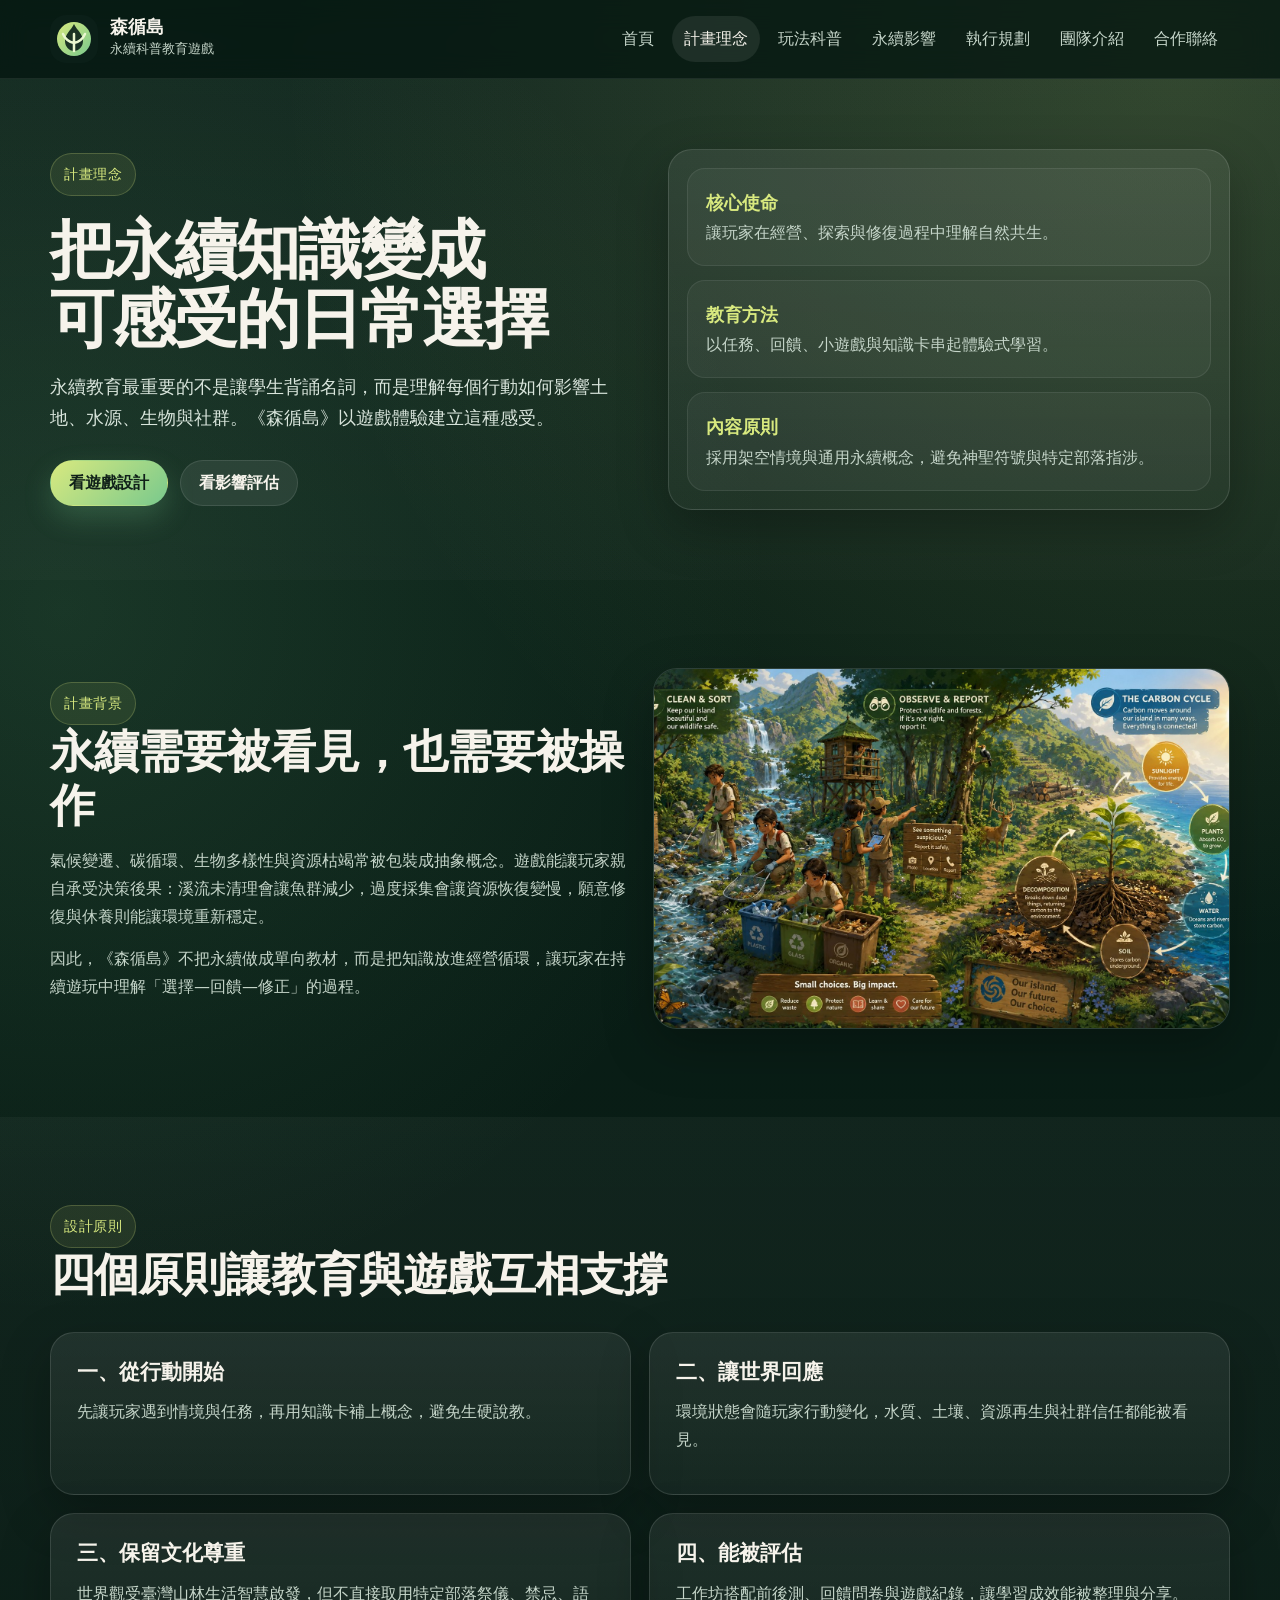
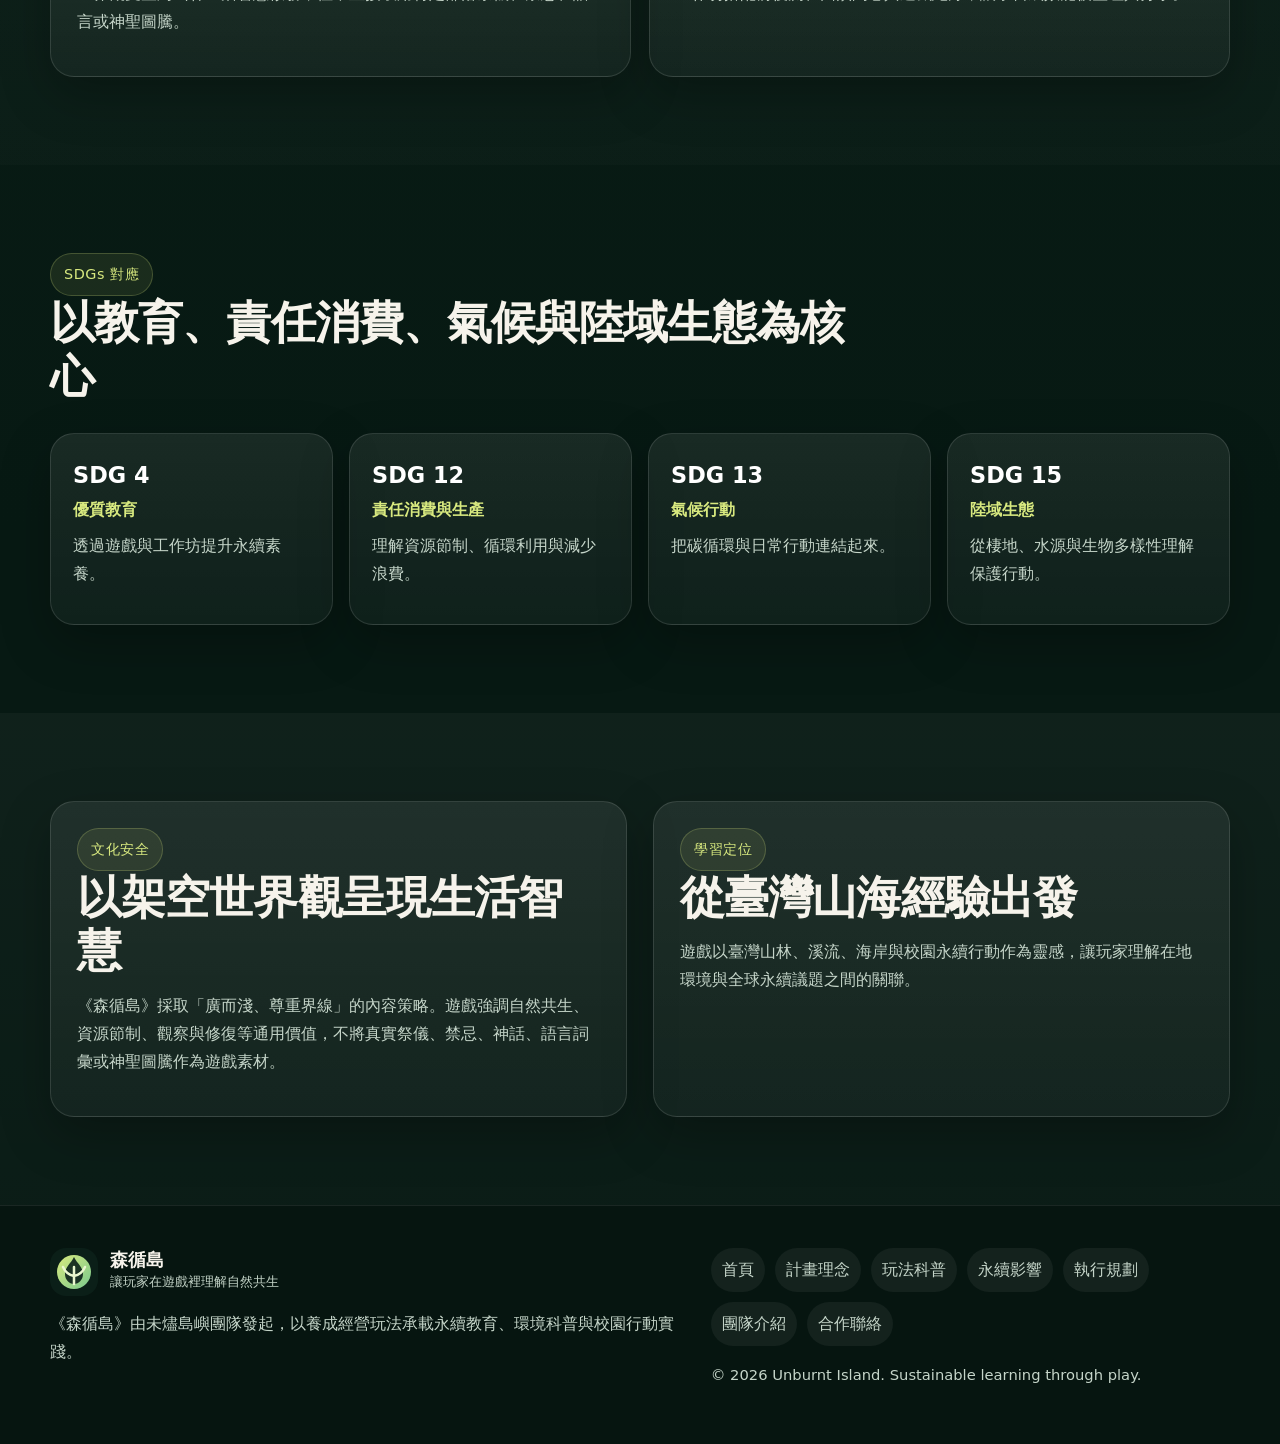
==== commit 083f90bb: "update" ====
--- a/about.html
+++ b/about.html
@@ -4,100 +4,108 @@
   <meta charset="UTF-8" />
   <meta name="viewport" content="width=device-width, initial-scale=1.0" />
   <title>《森循島》｜計畫理念</title>
-  <meta name="description" content="說明計畫背景、永續教育定位、文化安全界線與 SDGs 對應。" />
+  <meta name="description" content="說明森循島的永續教育理念、文化安全原則與 SDGs 對應。" />
+  <meta name="theme-color" content="#0b1f18" />
+  <meta property="og:title" content="《森循島》｜計畫理念" />
+  <meta property="og:description" content="說明森循島的永續教育理念、文化安全原則與 SDGs 對應。" />
+  <meta property="og:type" content="website" />
+  <meta property="og:image" content="assets/images/og-image.jpg" />
+  <link rel="icon" href="assets/images/favicon.svg" type="image/svg+xml" />
   <link rel="stylesheet" href="assets/css/main.css" />
-  <link rel="stylesheet" href="assets/css/components.css" />
-  <link rel="stylesheet" href="assets/css/pages.css" />
 </head>
 <body data-page="about">
-  <div id="site-header"></div>
+  
+<a href="#main" class="skip-link">跳到主要內容</a>
+<header class="site-header" id="siteHeader">
+  <div class="container header-inner">
+    <a href="index.html" class="brand" aria-label="森循島首頁">
+      <img src="assets/images/logo.svg" alt="" class="brand-logo" />
+      <span class="brand-copy"><strong>森循島</strong><small>永續科普教育遊戲</small></span>
+    </a>
+    <nav class="site-nav" aria-label="主選單"><a href="index.html" class="">首頁</a><a href="about.html" class="is-active">計畫理念</a><a href="gameplay.html" class="">玩法科普</a><a href="impact.html" class="">永續影響</a><a href="progress.html" class="">執行規劃</a><a href="team.html" class="">團隊介紹</a><a href="contact.html" class="">合作聯絡</a></nav>
+    <button class="menu-toggle" id="menuToggle" aria-expanded="false" aria-controls="mobileNav" aria-label="開啟選單"><span></span><span></span><span></span></button>
+  </div>
+  <div class="mobile-nav" id="mobileNav"><nav aria-label="行動版主選單"><a href="index.html" class="">首頁</a><a href="about.html" class="is-active">計畫理念</a><a href="gameplay.html" class="">玩法科普</a><a href="impact.html" class="">永續影響</a><a href="progress.html" class="">執行規劃</a><a href="team.html" class="">團隊介紹</a><a href="contact.html" class="">合作聯絡</a></nav></div>
+</header>
   <main id="main">
-    <section class="page-hero compact">
-      <div class="container page-hero-grid">
-        <div class="reveal">
-          <span class="eyebrow">計畫理念</span>
-          <h1>用體驗式遊戲，<br>把永續知識變成可感受的日常</h1>
-          <p class="lead">這個版本的官網已將主軸改為永續與科普教育，不再把特定族群文化當成展示符號，而是以臺灣原住民族群山林生活智慧作為啟發，轉化為更廣、更安全、也更適合教育推廣的情境敘事。</p>
-          <div class="btn-row">
-            <a class="btn primary" href="gameplay.html">看遊戲怎麼教</a>
-            <a class="btn secondary" href="progress.html">看執行計畫</a>
-          </div>
-        </div>
-        <div class="hero-panel reveal">
-          <div class="stat-stack">
-            <div class="stat-box"><strong>核心使命</strong><span>讓玩家在經營、探索與修復過程中，理解與自然共生的價值。</span></div>
-            <div class="stat-box"><strong>內容界線</strong><span>避免直接挪用特定部落祭儀、禁忌、圖騰與神聖文化素材。</span></div>
-            <div class="stat-box"><strong>一年成果</strong><span>可試玩原型、永續工作坊、知識學習評估與成果分享。</span></div>
-          </div>
-        </div>
-      </div>
-    </section>
 
-    <section class="section">
-      <div class="container split">
-        <div class="card reveal">
-          <span class="kicker">為什麼選擇遊戲</span>
-          <h2 style="font-size:2rem; margin-top:12px;">因為永續最難的，是理解每個選擇的連鎖反應</h2>
-          <p>相較於單向講述，經營遊戲能讓玩家親自面對時間、體力、資源與環境後果：過度採集會讓森林恢復變慢，水域垃圾會影響魚群，盲目擴張耕地會壓縮棲地，願意修復與休養則會讓生態逐步回升。</p>
-        </div>
-        <div class="card reveal media-card">
-          <img src="assets/images/knowledge-minigames.png" alt="永續教育圖像，呈現溪流清理、環境觀察與碳循環科普" />
-          <p class="caption">圖像風格已轉成「教育情境＋永續科普」，可用於說明小遊戲與知識卡設計方向。</p>
-        </div>
-      </div>
-    </section>
+<section class="page-hero compact section-bg">
+  <div class="container hero-grid">
+    <div class="hero-copy reveal">
+      <span class="eyebrow">計畫理念</span>
+      <h1>把永續知識變成<br>可感受的日常選擇</h1>
+      <p class="lead">永續教育最重要的不是讓學生背誦名詞，而是理解每個行動如何影響土地、水源、生物與社群。《森循島》以遊戲體驗建立這種感受。</p>
+      <div class="btn-row"><a class="btn primary" href="gameplay.html">看遊戲設計</a><a class="btn secondary" href="impact.html">看影響評估</a></div>
+    </div>
+    <div class="mission-panel reveal">
+      <div class="mission-item"><strong>核心使命</strong><span>讓玩家在經營、探索與修復過程中理解自然共生。</span></div>
+      <div class="mission-item"><strong>教育方法</strong><span>以任務、回饋、小遊戲與知識卡串起體驗式學習。</span></div>
+      <div class="mission-item"><strong>內容原則</strong><span>採用架空情境與通用永續概念，避免神聖符號與特定部落指涉。</span></div>
+    </div>
+  </div>
+</section>
 
-    <section class="section">
-      <div class="container">
-        <div class="section-heading reveal">
-          <span class="kicker">計畫主軸</span>
-          <h2>官網內容已對齊計畫書的四個重點</h2>
-          <p>從品牌敘事到玩法說明，都盡量圍繞這四個核心，讓外部訪客、評審與合作老師能快速對焦。</p>
-        </div>
-        <div class="card-grid cols-2 reveal">
-          <article class="card">
-            <h3>1. 永續教育行動</h3>
-            <p>強調這不只是遊戲開發案，而是一個結合教學、試玩、工作坊與成果評估的永續行動方案。</p>
-          </article>
-          <article class="card">
-            <h3>2. 文化安全與內容尊重</h3>
-            <p>以「生活智慧」與「自然共生」作為靈感來源，不直接使用具有真實神聖指涉的元素，降低誤用風險。</p>
-          </article>
-          <article class="card">
-            <h3>3. 科普知識融入遊戲</h3>
-            <p>知識不是硬塞進去的教材，而是透過任務、提示、知識卡與小遊戲自然出現在遊玩過程中。</p>
-          </article>
-          <article class="card">
-            <h3>4. 可衡量的社會影響</h3>
-            <p>透過前後測、回饋問卷、工作坊參與數與成果報告，讓永續學習成效有跡可循。</p>
-          </article>
-        </div>
-      </div>
-    </section>
+<section class="section">
+  <div class="container split align-center">
+    <div class="reveal">
+      <span class="kicker">計畫背景</span>
+      <h2>永續需要被看見，也需要被操作</h2>
+      <p>氣候變遷、碳循環、生物多樣性與資源枯竭常被包裝成抽象概念。遊戲能讓玩家親自承受決策後果：溪流未清理會讓魚群減少，過度採集會讓資源恢復變慢，願意修復與休養則能讓環境重新穩定。</p>
+      <p>因此，《森循島》不把永續做成單向教材，而是把知識放進經營循環，讓玩家在持續遊玩中理解「選擇—回饋—修正」的過程。</p>
+    </div>
+    <figure class="image-card reveal"><img src="assets/images/knowledge-minigames.jpg" alt="溪流清潔、環境觀察與碳循環科普的教育遊戲情境" /></figure>
+  </div>
+</section>
 
-    <section class="section">
-      <div class="container">
-        <div class="section-heading reveal">
-          <span class="kicker">對應 SDGs</span>
-          <h2>本計畫可直接連結的永續發展目標</h2>
-        </div>
-        <div class="sdg-grid reveal">
-          <article class="sdg-item"><strong>SDG 4</strong><p>以遊戲與工作坊促進環境與永續素養。</p></article>
-          <article class="sdg-item"><strong>SDG 12</strong><p>讓玩家理解資源節制、循環利用與減少浪費。</p></article>
-          <article class="sdg-item"><strong>SDG 13</strong><p>將碳循環、氣候議題與日常行動串起來。</p></article>
-          <article class="sdg-item"><strong>SDG 15</strong><p>從棲地、水源與生物多樣性出發，理解陸域生態保護。</p></article>
-        </div>
-      </div>
-    </section>
+<section class="section alt">
+  <div class="container">
+    <div class="section-heading reveal"><span class="kicker">設計原則</span><h2>四個原則讓教育與遊戲互相支撐</h2></div>
+    <div class="card-grid cols-2 reveal">
+      <article class="card"><h3>一、從行動開始</h3><p>先讓玩家遇到情境與任務，再用知識卡補上概念，避免生硬說教。</p></article>
+      <article class="card"><h3>二、讓世界回應</h3><p>環境狀態會隨玩家行動變化，水質、土壤、資源再生與社群信任都能被看見。</p></article>
+      <article class="card"><h3>三、保留文化尊重</h3><p>世界觀受臺灣山林生活智慧啟發，但不直接取用特定部落祭儀、禁忌、語言或神聖圖騰。</p></article>
+      <article class="card"><h3>四、能被評估</h3><p>工作坊搭配前後測、回饋問卷與遊戲紀錄，讓學習成效能被整理與分享。</p></article>
+    </div>
+  </div>
+</section>
 
-    <section class="section">
-      <div class="container callout reveal">
-        <h3 style="margin-top:0;">建議對外一致使用的計畫描述</h3>
-        <p style="font-size:1.08rem; color:var(--text); margin-bottom:0;"><strong>《森循島》是一款以永續教育為核心的養成經營遊戲。玩家透過農耕、採集、釣魚、工藝與環境修復，在架空的山海島嶼中學習垃圾污染、水域生態、資源節制與碳循環，理解與自然共生的價值。</strong></p>
-      </div>
-    </section>
+<section class="section">
+  <div class="container">
+    <div class="section-heading reveal"><span class="kicker">SDGs 對應</span><h2>以教育、責任消費、氣候與陸域生態為核心</h2></div>
+    <div class="sdg-grid reveal">
+      <article class="sdg sdg4"><strong>SDG 4</strong><span>優質教育</span><p>透過遊戲與工作坊提升永續素養。</p></article>
+      <article class="sdg sdg12"><strong>SDG 12</strong><span>責任消費與生產</span><p>理解資源節制、循環利用與減少浪費。</p></article>
+      <article class="sdg sdg13"><strong>SDG 13</strong><span>氣候行動</span><p>把碳循環與日常行動連結起來。</p></article>
+      <article class="sdg sdg15"><strong>SDG 15</strong><span>陸域生態</span><p>從棲地、水源與生物多樣性理解保護行動。</p></article>
+    </div>
+  </div>
+</section>
+
+<section class="section alt">
+  <div class="container split">
+    <div class="card reveal"><span class="kicker">文化安全</span><h2>以架空世界觀呈現生活智慧</h2><p>《森循島》採取「廣而淺、尊重界線」的內容策略。遊戲強調自然共生、資源節制、觀察與修復等通用價值，不將真實祭儀、禁忌、神話、語言詞彙或神聖圖騰作為遊戲素材。</p></div>
+    <div class="card reveal"><span class="kicker">學習定位</span><h2>從臺灣山海經驗出發</h2><p>遊戲以臺灣山林、溪流、海岸與校園永續行動作為靈感，讓玩家理解在地環境與全球永續議題之間的關聯。</p></div>
+  </div>
+</section>
+
   </main>
-  <div id="site-footer"></div>
+  
+<footer class="site-footer">
+  <div class="container footer-grid">
+    <div>
+      <a href="index.html" class="brand footer-brand" aria-label="森循島首頁">
+        <img src="assets/images/logo.svg" alt="" class="brand-logo" />
+        <span class="brand-copy"><strong>森循島</strong><small>讓玩家在遊戲裡理解自然共生</small></span>
+      </a>
+      <p>《森循島》由未燼島嶼團隊發起，以養成經營玩法承載永續教育、環境科普與校園行動實踐。</p>
+    </div>
+    <div>
+      <div class="footer-links"><a href="index.html">首頁</a><a href="about.html">計畫理念</a><a href="gameplay.html">玩法科普</a><a href="impact.html">永續影響</a><a href="progress.html">執行規劃</a><a href="team.html">團隊介紹</a><a href="contact.html">合作聯絡</a></div>
+      <p class="footer-note">© 2026 Unburnt Island. Sustainable learning through play.</p>
+    </div>
+  </div>
+</footer>
   <script src="assets/js/main.js"></script>
+  
 </body>
 </html>
--- a/assets/css/main.css
+++ b/assets/css/main.css
@@ -1,432 +1,2 @@
 
-:root {
-  --bg: #081a14;
-  --bg-2: #10251d;
-  --surface: rgba(255,255,255,.05);
-  --surface-2: rgba(255,255,255,.08);
-  --card: rgba(255,255,255,.06);
-  --border: rgba(255,255,255,.1);
-  --text: #f4f2eb;
-  --muted: #bfd2c5;
-  --accent: #8fd19e;
-  --accent-2: #d8e97f;
-  --gold-2: #d8e97f;
-  --earth: #b78d5e;
-  --shadow: 0 14px 40px rgba(0,0,0,.24);
-  --radius: 22px;
-  --max: 1180px;
-}
-* { box-sizing: border-box; }
-html { scroll-behavior: smooth; }
-body {
-  margin: 0;
-  font-family: "Noto Sans TC", "PingFang TC", "Microsoft JhengHei", sans-serif;
-  background:
-    radial-gradient(circle at top right, rgba(143,209,158,.12), transparent 26%),
-    radial-gradient(circle at bottom left, rgba(216,233,127,.08), transparent 22%),
-    linear-gradient(180deg, #0b1f18 0%, #081a14 100%);
-  color: var(--text);
-  line-height: 1.75;
-}
-a { color: inherit; text-decoration: none; }
-img { max-width: 100%; display: block; }
-button, input, textarea { font: inherit; }
-.container { width: min(calc(100% - 40px), var(--max)); margin: 0 auto; }
-.section { padding: 84px 0; }
-.section.tight { padding-top: 56px; padding-bottom: 56px; }
-.kicker, .eyebrow {
-  display: inline-flex;
-  align-items: center;
-  gap: 8px;
-  padding: 8px 12px;
-  border-radius: 999px;
-  border: 1px solid rgba(216,233,127,.18);
-  background: rgba(216,233,127,.08);
-  color: var(--accent-2);
-  font-size: 14px;
-  letter-spacing: .06em;
-}
-h1, h2, h3, h4 { line-height: 1.2; margin: 0 0 14px; }
-h1 { font-size: clamp(2.4rem, 4vw, 4.25rem); }
-h2 { font-size: clamp(2rem, 3vw, 2.8rem); }
-h3 { font-size: 1.28rem; }
-p { margin: 0 0 14px; color: var(--muted); }
-.lead { font-size: 1.08rem; max-width: 64ch; }
-.list-clean { list-style: none; margin: 0; padding: 0; }
-.list-clean li { position: relative; padding-left: 18px; margin: 0 0 10px; color: var(--muted); }
-.list-clean li::before {
-  content: "";
-  position: absolute;
-  left: 0; top: .8em;
-  width: 8px; height: 8px;
-  border-radius: 50%;
-  background: linear-gradient(135deg, var(--accent), var(--accent-2));
-}
-.site-header {
-  position: sticky;
-  top: 0;
-  z-index: 50;
-  backdrop-filter: blur(12px);
-  background: rgba(7,18,14,.72);
-  border-bottom: 1px solid rgba(255,255,255,.06);
-}
-.site-header.scrolled { box-shadow: 0 10px 28px rgba(0,0,0,.22); }
-.skip-link {
-  position: absolute;
-  left: -999px;
-  top: 0;
-}
-.skip-link:focus {
-  left: 12px; top: 12px; z-index: 99;
-  background: #fff; color: #111; padding: 8px 12px; border-radius: 8px;
-}
-.header-inner {
-  min-height: 78px;
-  display: flex;
-  align-items: center;
-  justify-content: space-between;
-  gap: 20px;
-}
-.brand {
-  display: inline-flex;
-  align-items: center;
-  gap: 14px;
-  min-width: 0;
-}
-.brand-mark {
-  width: 48px; height: 48px;
-  border-radius: 16px;
-  display: grid; place-items: center;
-  color: #0a1b14;
-  font-weight: 800;
-  background: linear-gradient(135deg, var(--accent-2), var(--accent));
-  box-shadow: inset 0 1px 0 rgba(255,255,255,.55);
-}
-.brand-text { display: grid; }
-.brand-text strong { font-size: 1rem; }
-.brand-text span { font-size: .84rem; color: var(--muted); }
-.nav-wrap { display: flex; align-items: center; gap: 14px; }
-.site-nav { display: flex; gap: 12px; flex-wrap: wrap; }
-.site-nav a,
-.mobile-nav a {
-  padding: 9px 12px;
-  border-radius: 999px;
-  color: var(--muted);
-  transition: .2s ease;
-}
-.site-nav a:hover,
-.site-nav a.is-active,
-.mobile-nav a:hover,
-.mobile-nav a.is-active {
-  background: rgba(255,255,255,.07);
-  color: var(--text);
-}
-.menu-toggle {
-  display: none;
-  border: 0;
-  background: transparent;
-  width: 46px; height: 46px;
-  padding: 0;
-  border-radius: 12px;
-}
-.menu-toggle span {
-  display: block;
-  width: 22px; height: 2px;
-  margin: 5px auto;
-  background: #fff;
-}
-.mobile-nav {
-  display: none;
-  padding: 0 20px 20px;
-}
-.mobile-nav nav {
-  display: grid;
-  padding: 14px;
-  border-radius: 18px;
-  background: rgba(255,255,255,.04);
-  border: 1px solid rgba(255,255,255,.08);
-}
-.mobile-nav.open { display: block; }
-.page-hero { padding: 76px 0 54px; }
-.page-hero.compact { padding-top: 56px; }
-.page-hero-grid {
-  display: grid;
-  grid-template-columns: 1.08fr .92fr;
-  gap: 28px;
-  align-items: center;
-}
-.hero-panel,
-.card,
-.callout,
-.highlight-box {
-  border-radius: var(--radius);
-  background: linear-gradient(180deg, rgba(255,255,255,.06), rgba(255,255,255,.03));
-  border: 1px solid var(--border);
-  box-shadow: var(--shadow);
-}
-.card, .callout, .highlight-box { padding: 24px; }
-.hero-panel { padding: 16px; overflow: hidden; }
-.image-frame {
-  border-radius: 18px;
-  overflow: hidden;
-  border: 1px solid rgba(255,255,255,.08);
-  background: #0d221a;
-}
-.image-frame img { aspect-ratio: 16 / 9; object-fit: cover; width: 100%; }
-.caption { margin-top: 12px; font-size: .95rem; color: var(--muted); }
-.btn-row {
-  display: flex;
-  flex-wrap: wrap;
-  gap: 12px;
-  margin-top: 24px;
-}
-.btn {
-  display: inline-flex;
-  align-items: center;
-  justify-content: center;
-  min-height: 46px;
-  padding: 0 18px;
-  border-radius: 999px;
-  border: 1px solid transparent;
-  font-weight: 700;
-  transition: transform .18s ease, box-shadow .18s ease, background .18s ease;
-}
-.btn:hover { transform: translateY(-1px); }
-.btn.primary {
-  background: linear-gradient(135deg, var(--accent-2), var(--accent));
-  color: #132017;
-  box-shadow: 0 8px 22px rgba(143,209,158,.25);
-}
-.btn.secondary {
-  background: rgba(255,255,255,.08);
-  color: var(--text);
-  border-color: rgba(255,255,255,.08);
-}
-.btn.ghost {
-  background: transparent;
-  border-color: rgba(255,255,255,.14);
-}
-.split, .two-up {
-  display: grid;
-  grid-template-columns: 1fr 1fr;
-  gap: 24px;
-}
-.card-grid {
-  display: grid;
-  gap: 18px;
-}
-.card-grid.cols-2 { grid-template-columns: repeat(2, minmax(0,1fr)); }
-.card-grid.cols-3 { grid-template-columns: repeat(3, minmax(0,1fr)); }
-.card-grid.cols-4 { grid-template-columns: repeat(4, minmax(0,1fr)); }
-.metric-grid {
-  display: grid;
-  gap: 18px;
-}
-.metric-grid.cols-4 { grid-template-columns: repeat(4, minmax(0,1fr)); }
-.metric {
-  padding: 24px;
-  border-radius: 20px;
-  background: rgba(255,255,255,.04);
-  border: 1px solid rgba(255,255,255,.08);
-  text-align: center;
-}
-.metric strong {
-  display: block;
-  margin-bottom: 6px;
-  color: var(--accent-2);
-  font-size: clamp(1.8rem, 3vw, 2.6rem);
-}
-.metric span { color: var(--muted); }
-.inline-tags, .badge-list {
-  display: flex;
-  flex-wrap: wrap;
-  gap: 10px;
-}
-.tag, .badge {
-  display: inline-flex;
-  align-items: center;
-  gap: 8px;
-  padding: 8px 12px;
-  border-radius: 999px;
-  background: rgba(255,255,255,.06);
-  border: 1px solid rgba(255,255,255,.08);
-  color: var(--text);
-  font-size: 14px;
-}
-.icon-badge {
-  width: 28px; height: 28px; border-radius: 50%;
-  display: inline-grid; place-items: center;
-  font-size: 14px; color: #132017;
-  background: linear-gradient(135deg, var(--accent-2), var(--accent));
-}
-.section-heading { max-width: 780px; margin-bottom: 28px; }
-.media-card {
-  display: grid;
-  gap: 16px;
-}
-.media-card img { border-radius: 16px; }
-.callout {
-  background: linear-gradient(135deg, rgba(143,209,158,.14), rgba(255,255,255,.05));
-}
-.sdg-grid { display: grid; gap: 14px; grid-template-columns: repeat(4, minmax(0,1fr)); }
-.sdg-item {
-  padding: 18px;
-  border-radius: 18px;
-  background: rgba(255,255,255,.04);
-  border: 1px solid rgba(255,255,255,.08);
-}
-.sdg-item strong { display: block; margin-bottom: 8px; color: var(--accent-2); }
-.story-sequence, .impact-list, .pillars {
-  display: grid;
-  gap: 14px;
-}
-.story-sequence { grid-template-columns: repeat(4, minmax(0,1fr)); }
-.story-step,
-.pillar,
-.impact-card {
-  padding: 20px;
-  border-radius: 18px;
-  background: rgba(255,255,255,.04);
-  border: 1px solid rgba(255,255,255,.08);
-}
-.story-step strong,
-.pillar strong,
-.impact-card strong { color: var(--accent-2); display: block; margin-bottom: 8px; }
-.story-step p, .pillar p, .impact-card p { margin: 0; }
-.feature-list { display: grid; gap: 14px; }
-.feature-item {
-  display: grid;
-  grid-template-columns: auto 1fr;
-  gap: 14px;
-  align-items: start;
-}
-.feature-icon {
-  width: 42px; height: 42px;
-  border-radius: 14px;
-  display: grid; place-items: center;
-  background: linear-gradient(135deg, var(--accent-2), var(--accent));
-  color: #132017;
-  font-weight: 800;
-}
-.timeline { display: grid; gap: 14px; }
-.timeline-item {
-  display: grid;
-  grid-template-columns: 90px 1fr;
-  gap: 16px;
-  align-items: start;
-  padding: 14px 0;
-  border-top: 1px dashed rgba(255,255,255,.08);
-}
-.timeline-item:first-child { border-top: 0; padding-top: 0; }
-.status-pill {
-  display: inline-flex;
-  align-items: center;
-  padding: 6px 10px;
-  border-radius: 999px;
-  font-size: 13px;
-  line-height: 1;
-  margin-bottom: 8px;
-  color: #132017;
-}
-.status-pill.done { background: #afd78a; }
-.status-pill.active { background: #d8e97f; }
-.status-pill.next { background: #a6d7d4; }
-.form-grid { display: grid; gap: 16px; margin-top: 20px; }
-.field { display: grid; gap: 8px; }
-.field label { font-weight: 700; }
-.field input, .field textarea {
-  width: 100%;
-  border: 1px solid rgba(255,255,255,.12);
-  border-radius: 14px;
-  padding: 12px 14px;
-  color: var(--text);
-  background: rgba(255,255,255,.04);
-}
-.field textarea { min-height: 150px; resize: vertical; }
-.error-text { min-height: 1.2em; color: #ffbea8; font-size: .92rem; opacity: 0; transition: .15s ease; }
-.error-text.show { opacity: 1; }
-.form-message {
-  display: none;
-  padding: 14px 16px;
-  border-radius: 14px;
-  background: rgba(143,209,158,.15);
-  color: #e7f4e1;
-  border: 1px solid rgba(143,209,158,.22);
-}
-.form-message.show { display: block; }
-.form-note { color: var(--muted); font-size: .95rem; }
-.site-footer {
-  padding: 34px 0 44px;
-  border-top: 1px solid rgba(255,255,255,.06);
-  background: rgba(0,0,0,.12);
-}
-.footer-grid {
-  display: grid;
-  grid-template-columns: 1.2fr .8fr;
-  gap: 24px;
-}
-.footer-links {
-  display: flex;
-  flex-wrap: wrap;
-  gap: 10px;
-}
-.footer-links a {
-  padding: 8px 12px;
-  border-radius: 999px;
-  background: rgba(255,255,255,.05);
-  color: var(--muted);
-}
-.reveal { opacity: 0; transform: translateY(16px); transition: .5s ease; }
-.reveal.is-visible { opacity: 1; transform: translateY(0); }
-.highlight-note {
-  padding: 16px 18px;
-  border-left: 4px solid var(--accent);
-  background: rgba(255,255,255,.04);
-  border-radius: 0 14px 14px 0;
-}
-.note-grid {
-  display: grid;
-  grid-template-columns: repeat(2, minmax(0,1fr));
-  gap: 16px;
-}
-@media (max-width: 980px) {
-  .page-hero-grid,
-  .split,
-  .two-up,
-  .footer-grid,
-  .card-grid.cols-4,
-  .card-grid.cols-3,
-  .metric-grid.cols-4,
-  .story-sequence,
-  .sdg-grid,
-  .note-grid {
-    grid-template-columns: 1fr 1fr;
-  }
-  .card-grid.cols-4 .card:last-child { grid-column: span 2; }
-  .page-hero-grid > :first-child { order: 1; }
-  .page-hero-grid > :last-child { order: 2; }
-}
-@media (max-width: 860px) {
-  .site-nav { display: none; }
-  .menu-toggle { display: inline-block; }
-}
-@media (max-width: 760px) {
-  .section { padding: 64px 0; }
-  .container { width: min(calc(100% - 28px), var(--max)); }
-  .page-hero-grid,
-  .split,
-  .two-up,
-  .footer-grid,
-  .card-grid.cols-4,
-  .card-grid.cols-3,
-  .card-grid.cols-2,
-  .metric-grid.cols-4,
-  .story-sequence,
-  .sdg-grid,
-  .note-grid,
-  .timeline-item {
-    grid-template-columns: 1fr;
-  }
-  .brand-text span { display: none; }
-  .story-step, .pillar, .impact-card, .metric, .card, .callout { padding: 20px; }
-}
+:root{--bg:#071913;--bg-2:#0e241b;--surface:rgba(255,255,255,.06);--surface-2:rgba(255,255,255,.1);--card:rgba(255,255,255,.07);--border:rgba(255,255,255,.12);--text:#f6f3eb;--muted:#c5d5c9;--soft:#91d39d;--accent:#d8e97f;--accent-2:#79c98d;--earth:#c59a66;--blue:#92d4df;--shadow:0 18px 50px rgba(0,0,0,.26);--radius:24px;--max:1180px}*{box-sizing:border-box}html{scroll-behavior:smooth}body{margin:0;font-family:"Noto Sans TC","PingFang TC","Microsoft JhengHei",system-ui,sans-serif;background:radial-gradient(circle at 92% 2%,rgba(216,233,127,.16),transparent 28%),radial-gradient(circle at 5% 20%,rgba(121,201,141,.14),transparent 26%),linear-gradient(180deg,#0b2118 0%,#071913 70%);color:var(--text);line-height:1.75}body.menu-open{overflow:hidden}a{color:inherit;text-decoration:none}img{max-width:100%;display:block}button,input,textarea,select{font:inherit}.container{width:min(calc(100% - 40px),var(--max));margin-inline:auto}.section{padding:88px 0}.section.alt,.section-bg{background:linear-gradient(180deg,rgba(255,255,255,.035),rgba(255,255,255,.015))}.skip-link{position:absolute;left:-999px;top:10px;z-index:999;background:#fff;color:#111;padding:8px 12px;border-radius:8px}.skip-link:focus{left:10px}.site-header{position:sticky;top:0;z-index:50;background:rgba(7,25,19,.78);backdrop-filter:blur(14px);border-bottom:1px solid rgba(255,255,255,.08)}.site-header.scrolled{box-shadow:0 12px 30px rgba(0,0,0,.22)}.header-inner{min-height:78px;display:flex;align-items:center;justify-content:space-between;gap:18px}.brand{display:inline-flex;align-items:center;gap:12px;min-width:0}.brand-logo{width:48px;height:48px;border-radius:16px}.brand-copy{display:grid}.brand-copy strong{font-size:1.1rem;line-height:1.2}.brand-copy small{color:var(--muted);font-size:.82rem}.site-nav{display:flex;gap:6px;align-items:center;flex-wrap:wrap}.site-nav a,.mobile-nav a{padding:9px 12px;border-radius:999px;color:var(--muted);transition:.18s ease}.site-nav a:hover,.site-nav a.is-active,.mobile-nav a:hover,.mobile-nav a.is-active{background:rgba(255,255,255,.08);color:var(--text)}.menu-toggle{display:none;width:46px;height:46px;border:1px solid rgba(255,255,255,.1);background:rgba(255,255,255,.04);border-radius:14px}.menu-toggle span{display:block;width:22px;height:2px;background:#fff;margin:5px auto;border-radius:999px}.mobile-nav{display:none;border-top:1px solid rgba(255,255,255,.08);background:rgba(7,25,19,.96)}.mobile-nav nav{display:grid;gap:4px;padding:14px 20px 20px}.mobile-nav.open{display:block}.hero,.page-hero{padding:84px 0 70px}.page-hero.compact{padding:70px 0}.hero-grid{display:grid;grid-template-columns:1.02fr .98fr;gap:34px;align-items:center}.hero-copy h1{font-size:clamp(2.4rem,5vw,4.6rem);line-height:1.08;margin:20px 0 18px;letter-spacing:-.03em}.lead{font-size:1.1rem;max-width:64ch;color:#d9e5dc}.eyebrow,.kicker{display:inline-flex;align-items:center;gap:8px;color:var(--accent);background:rgba(216,233,127,.09);border:1px solid rgba(216,233,127,.22);border-radius:999px;padding:8px 13px;font-size:.9rem;letter-spacing:.04em}.hero-visual,.image-card{margin:0;border-radius:var(--radius);overflow:hidden;border:1px solid rgba(255,255,255,.12);box-shadow:var(--shadow);background:#10251d}.hero-visual img,.image-card img{width:100%;aspect-ratio:16/10;object-fit:cover}.btn-row{display:flex;flex-wrap:wrap;gap:12px;margin-top:26px}.btn{display:inline-flex;align-items:center;justify-content:center;min-height:46px;border-radius:999px;padding:0 18px;border:1px solid transparent;font-weight:800;transition:.18s ease}.btn:hover{transform:translateY(-1px)}.btn.primary{background:linear-gradient(135deg,var(--accent),var(--accent-2));color:#102019;box-shadow:0 12px 28px rgba(121,201,141,.24)}.btn.secondary{background:rgba(255,255,255,.08);border-color:rgba(255,255,255,.1);color:var(--text)}.btn.ghost{background:transparent;border-color:rgba(255,255,255,.18);color:var(--text)}h1,h2,h3,h4{line-height:1.2;margin:0 0 14px}h2{font-size:clamp(2rem,3.5vw,3rem);letter-spacing:-.02em}h3{font-size:1.32rem}p{margin:0 0 14px;color:var(--muted)}.section-heading{max-width:800px;margin-bottom:30px}.section-heading p{font-size:1.05rem}.split{display:grid;grid-template-columns:1fr 1fr;gap:26px}.align-center{align-items:center}.card,.mission-panel,.contact-cards article,.team-card,.milestone-card,.mini-card,.journey-step,.sdg,.cta-card{border:1px solid var(--border);border-radius:var(--radius);background:linear-gradient(180deg,rgba(255,255,255,.075),rgba(255,255,255,.035));box-shadow:var(--shadow)}.card{padding:26px}.card-grid{display:grid;gap:18px}.card-grid.cols-2{grid-template-columns:repeat(2,minmax(0,1fr))}.card-grid.cols-3{grid-template-columns:repeat(3,minmax(0,1fr))}.card-grid.cols-4{grid-template-columns:repeat(4,minmax(0,1fr))}.feature-card{position:relative;min-height:220px}.icon{width:44px;height:44px;border-radius:15px;display:inline-grid;place-items:center;background:linear-gradient(135deg,var(--accent),var(--accent-2));color:#102019;font-weight:900;margin-bottom:14px}.stats-band{padding:42px 0;background:rgba(0,0,0,.12)}.metric-grid{display:grid;gap:18px}.metric-grid.cols-4{grid-template-columns:repeat(4,minmax(0,1fr))}.metric{text-align:center;padding:26px 20px;border:1px solid rgba(255,255,255,.1);border-radius:22px;background:rgba(255,255,255,.045)}.metric strong{display:block;color:var(--accent);font-size:clamp(2rem,3.5vw,3.2rem);line-height:1;margin-bottom:10px}.metric span{color:var(--muted)}.check-list{list-style:none;margin:18px 0 0;padding:0;display:grid;gap:10px}.check-list li{position:relative;padding-left:24px;color:var(--muted)}.check-list li:before{content:"";position:absolute;left:0;top:.68em;width:10px;height:10px;border-radius:50%;background:linear-gradient(135deg,var(--accent),var(--accent-2))}.journey-grid{display:grid;grid-template-columns:repeat(4,minmax(0,1fr));gap:16px}.journey-step{padding:22px}.journey-step strong,.mini-card h3{color:var(--accent);display:block;margin-bottom:10px}.mini-card{padding:22px;min-height:180px}.cta-card{display:flex;align-items:center;justify-content:space-between;gap:24px;padding:30px}.mission-panel{padding:18px;display:grid;gap:14px}.mission-item{padding:18px;border-radius:18px;background:rgba(255,255,255,.045);border:1px solid rgba(255,255,255,.08)}.mission-item strong{display:block;color:var(--accent);font-size:1.15rem}.mission-item span{color:var(--muted)}.sdg-grid{display:grid;grid-template-columns:repeat(4,minmax(0,1fr));gap:16px}.sdg{padding:22px}.sdg strong{display:block;font-size:1.4rem;color:#fff}.sdg span{display:block;color:var(--accent);font-weight:800;margin-bottom:8px}.tabs{display:flex;flex-wrap:wrap;gap:10px;margin-bottom:22px}.tab-btn,.filter-btn{border:1px solid rgba(255,255,255,.12);background:rgba(255,255,255,.045);color:var(--muted);border-radius:999px;padding:10px 15px;cursor:pointer}.tab-btn.active,.filter-btn.active{background:linear-gradient(135deg,var(--accent),var(--accent-2));color:#102019;border-color:transparent;font-weight:900}.tab-panel{display:none}.tab-panel.active{display:block}.timeline{display:grid;gap:14px;margin-top:18px}.timeline-item{padding:16px 0;border-top:1px dashed rgba(255,255,255,.12)}.timeline-item:first-child{border-top:0}.timeline-item strong{display:block;color:var(--accent);margin-bottom:4px}.feature-list{display:grid;gap:16px}.feature-item{display:grid;grid-template-columns:auto 1fr;gap:14px;align-items:start}.knowledge-tags,.badge-list{display:flex;flex-wrap:wrap;gap:10px;margin-top:18px}.knowledge-tags span,.badge-list span{padding:8px 12px;border-radius:999px;border:1px solid rgba(255,255,255,.1);background:rgba(255,255,255,.055);color:var(--text);font-size:.94rem}.info-card{padding:16px;border-radius:16px;background:rgba(255,255,255,.055);border:1px solid rgba(255,255,255,.09);margin-top:12px}.info-card strong{display:block;color:var(--accent);margin-bottom:6px}.state-grid{display:grid;grid-template-columns:repeat(4,minmax(0,1fr));gap:16px}.state-grid div{padding:18px;border-radius:16px;background:rgba(255,255,255,.05);border:1px solid rgba(255,255,255,.08)}.state-grid strong{display:block;color:var(--accent);margin-bottom:6px}.table-wrap{overflow:auto;border-radius:20px;border:1px solid rgba(255,255,255,.12);box-shadow:var(--shadow)}table{width:100%;border-collapse:collapse;background:rgba(255,255,255,.04)}th,td{padding:16px;text-align:left;border-bottom:1px solid rgba(255,255,255,.08);vertical-align:top;color:var(--muted)}th{color:var(--text);background:rgba(255,255,255,.06)}tr:last-child td{border-bottom:0}.milestone-grid{display:grid;grid-template-columns:repeat(3,minmax(0,1fr));gap:18px}.milestone-card{padding:24px}.milestone-card ul{padding-left:20px;margin:14px 0 0;color:var(--muted)}.status-pill{display:inline-flex;margin-bottom:12px;padding:7px 12px;border-radius:999px;background:rgba(216,233,127,.12);border:1px solid rgba(216,233,127,.18);color:var(--accent);font-weight:800}.team-grid{display:grid;grid-template-columns:repeat(4,minmax(0,1fr));gap:18px}.team-card{padding:24px}.team-card .role{display:inline-flex;padding:7px 11px;border-radius:999px;background:rgba(216,233,127,.1);color:var(--accent);font-size:.92rem;margin-bottom:12px}.team-card.mentor{background:linear-gradient(180deg,rgba(216,233,127,.09),rgba(255,255,255,.035))}.process-grid{display:grid;grid-template-columns:repeat(4,minmax(0,1fr));gap:16px}.process-grid article{padding:22px;border-radius:20px;background:rgba(255,255,255,.05);border:1px solid rgba(255,255,255,.09)}.process-grid strong{display:block;color:var(--accent);margin-bottom:8px}.contact-cards{display:grid;gap:14px}.contact-cards article{padding:20px}.form-grid{display:grid;gap:15px;margin-top:18px}.field{display:grid;gap:8px}.field span{font-weight:800}.field input,.field textarea,.field select{width:100%;border:1px solid rgba(255,255,255,.14);background:rgba(255,255,255,.055);color:var(--text);border-radius:14px;padding:12px 14px}.field option{background:#0e241b}.field textarea{min-height:140px;resize:vertical}.field small{min-height:18px;color:#ffbca5}.form-message{display:none;margin-top:6px;border-radius:14px;padding:13px 15px;background:rgba(121,201,141,.14);border:1px solid rgba(121,201,141,.2);color:#eaf8eb}.form-message.show{display:block}.site-footer{padding:42px 0;border-top:1px solid rgba(255,255,255,.08);background:rgba(0,0,0,.16)}.footer-grid{display:grid;grid-template-columns:1.1fr .9fr;gap:26px}.footer-brand{margin-bottom:14px}.footer-links{display:flex;flex-wrap:wrap;gap:10px}.footer-links a{padding:8px 11px;border-radius:999px;background:rgba(255,255,255,.055);color:var(--muted)}.footer-note{font-size:.92rem;margin-top:16px}.reveal{opacity:0;transform:translateY(16px);transition:opacity .55s ease,transform .55s ease}.reveal.is-visible{opacity:1;transform:translateY(0)}.not-found{min-height:100vh;display:grid;place-items:center;text-align:center}.not-found-logo{width:84px;margin:0 auto 20px}@media (prefers-reduced-motion:reduce){*{scroll-behavior:auto!important}.reveal{opacity:1;transform:none;transition:none}}@media (max-width:1060px){.site-nav{display:none}.menu-toggle{display:block}.hero-grid,.split,.footer-grid{grid-template-columns:1fr}.hero-visual img{aspect-ratio:16/9}.card-grid.cols-4,.team-grid,.process-grid,.journey-grid,.sdg-grid,.metric-grid.cols-4,.milestone-grid,.state-grid{grid-template-columns:repeat(2,minmax(0,1fr))}}@media (max-width:760px){.container{width:min(calc(100% - 28px),var(--max))}.section{padding:64px 0}.hero,.page-hero,.page-hero.compact{padding:58px 0 50px}.brand-copy small{display:none}.hero-copy h1{font-size:2.45rem}.card-grid.cols-4,.card-grid.cols-3,.card-grid.cols-2,.team-grid,.process-grid,.journey-grid,.sdg-grid,.metric-grid.cols-4,.milestone-grid,.state-grid{grid-template-columns:1fr}.cta-card{display:grid}.feature-item{grid-template-columns:1fr}.icon{margin-bottom:6px}}
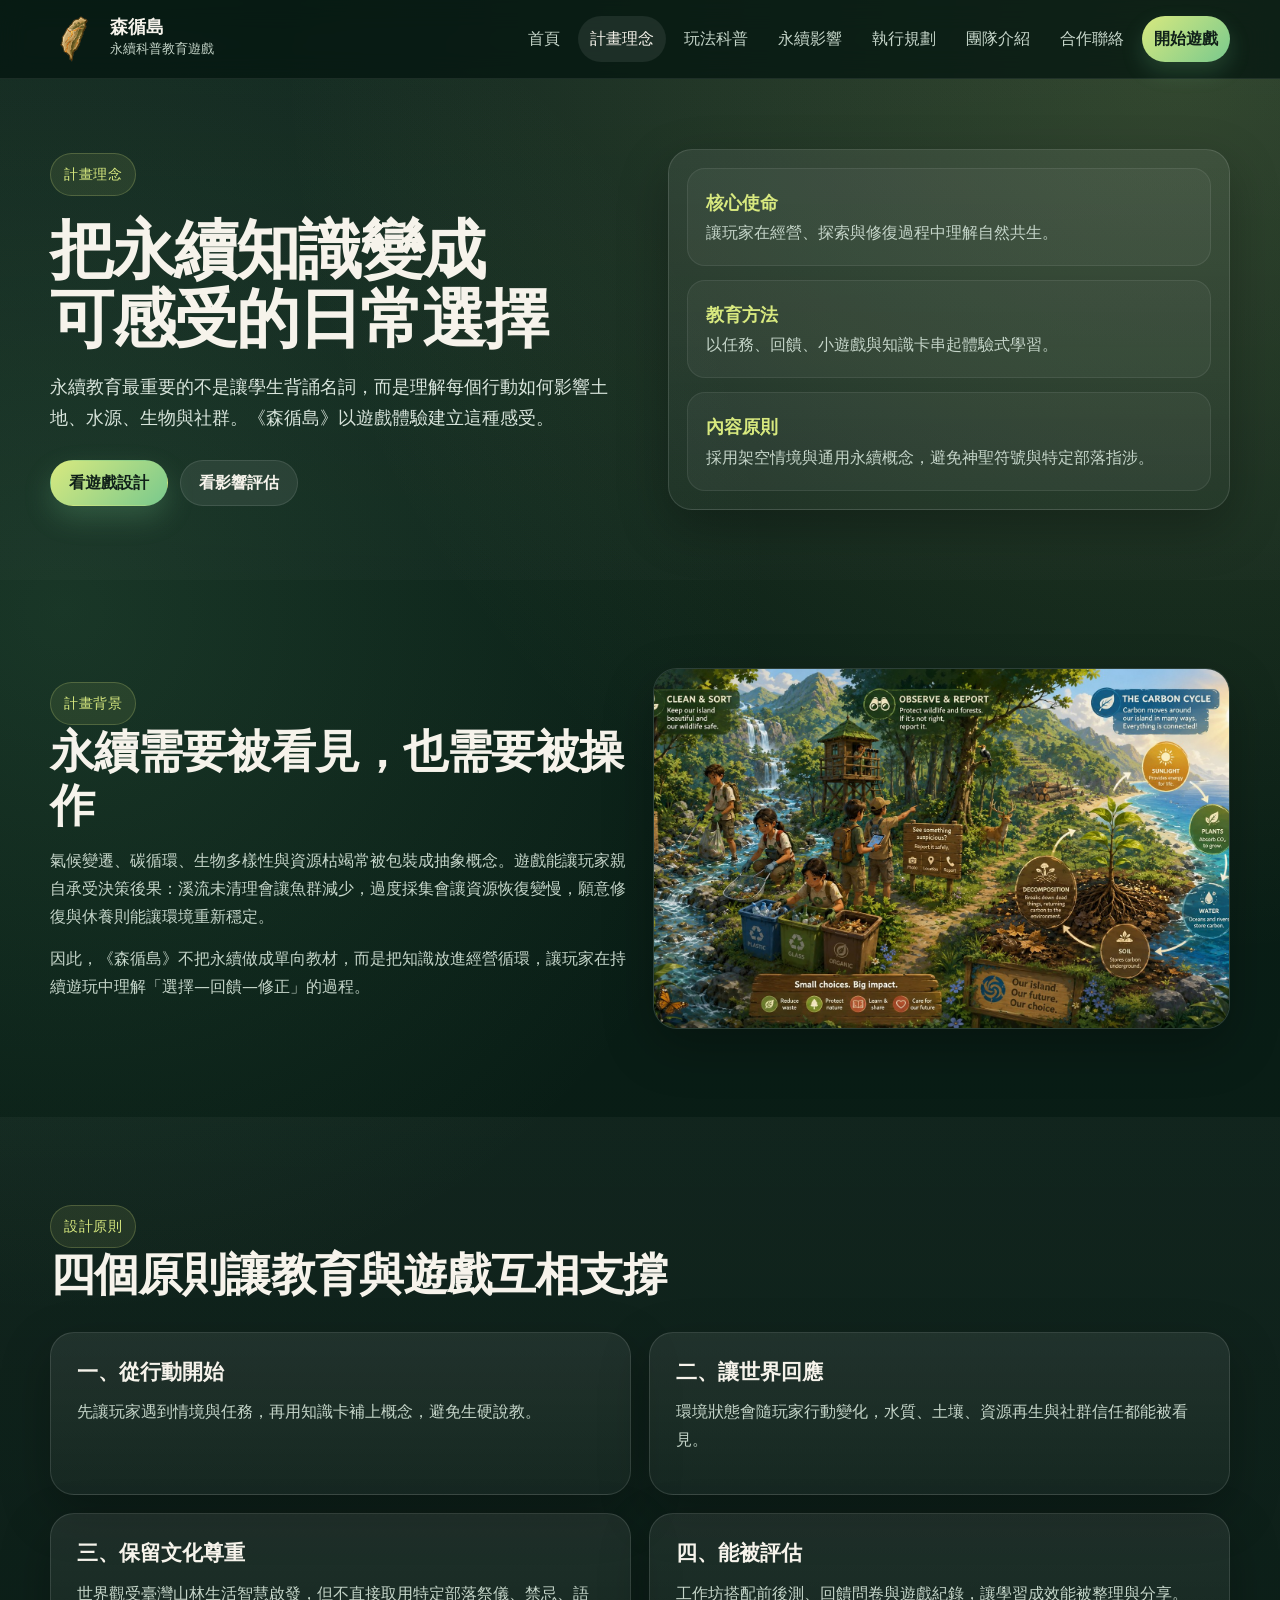
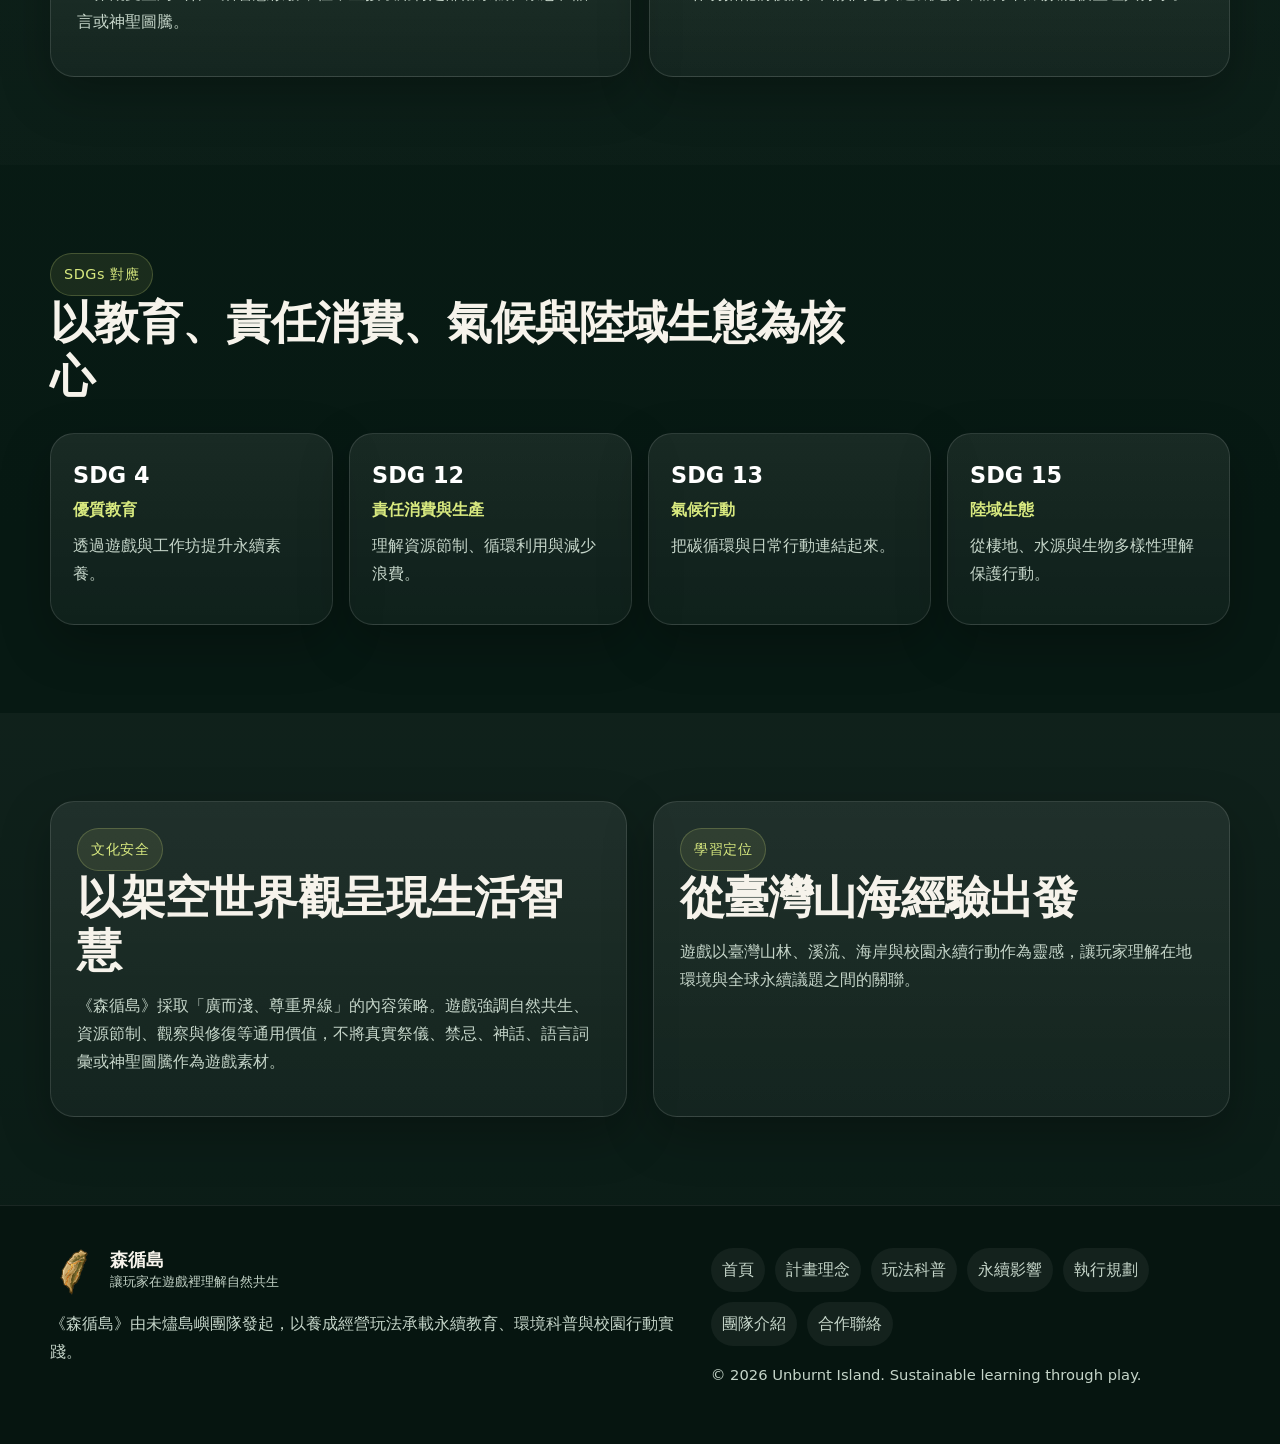
==== commit fcd113d8: "update" ====
--- a/about.html
+++ b/about.html
@@ -22,10 +22,10 @@
       <img src="assets/images/logo.svg" alt="" class="brand-logo" />
       <span class="brand-copy"><strong>森循島</strong><small>永續科普教育遊戲</small></span>
     </a>
-    <nav class="site-nav" aria-label="主選單"><a href="index.html" class="">首頁</a><a href="about.html" class="is-active">計畫理念</a><a href="gameplay.html" class="">玩法科普</a><a href="impact.html" class="">永續影響</a><a href="progress.html" class="">執行規劃</a><a href="team.html" class="">團隊介紹</a><a href="contact.html" class="">合作聯絡</a></nav>
+    <nav class="site-nav" aria-label="主選單"><a href="index.html" class="">首頁</a><a href="about.html" class="is-active">計畫理念</a><a href="gameplay.html" class="">玩法科普</a><a href="impact.html" class="">永續影響</a><a href="progress.html" class="">執行規劃</a><a href="team.html" class="">團隊介紹</a><a href="contact.html" class="">合作聯絡</a><a href="https://unburntisland.github.io/SSD/" class="game-link" target="_blank" rel="noopener noreferrer" aria-label="開啟森循島遊戲（新分頁）">開始遊戲</a></nav>
     <button class="menu-toggle" id="menuToggle" aria-expanded="false" aria-controls="mobileNav" aria-label="開啟選單"><span></span><span></span><span></span></button>
   </div>
-  <div class="mobile-nav" id="mobileNav"><nav aria-label="行動版主選單"><a href="index.html" class="">首頁</a><a href="about.html" class="is-active">計畫理念</a><a href="gameplay.html" class="">玩法科普</a><a href="impact.html" class="">永續影響</a><a href="progress.html" class="">執行規劃</a><a href="team.html" class="">團隊介紹</a><a href="contact.html" class="">合作聯絡</a></nav></div>
+  <div class="mobile-nav" id="mobileNav"><nav aria-label="行動版主選單"><a href="index.html" class="">首頁</a><a href="about.html" class="is-active">計畫理念</a><a href="gameplay.html" class="">玩法科普</a><a href="impact.html" class="">永續影響</a><a href="progress.html" class="">執行規劃</a><a href="team.html" class="">團隊介紹</a><a href="contact.html" class="">合作聯絡</a><a href="https://unburntisland.github.io/SSD/" class="game-link" target="_blank" rel="noopener noreferrer" aria-label="開啟森循島遊戲（新分頁）">開始遊戲</a></nav></div>
 </header>
   <main id="main">
 
@@ -108,4 +108,4 @@
   <script src="assets/js/main.js"></script>
   
 </body>
-</html>+</html>
--- a/assets/css/main.css
+++ b/assets/css/main.css
@@ -1,2 +1,4 @@
 
 :root{--bg:#071913;--bg-2:#0e241b;--surface:rgba(255,255,255,.06);--surface-2:rgba(255,255,255,.1);--card:rgba(255,255,255,.07);--border:rgba(255,255,255,.12);--text:#f6f3eb;--muted:#c5d5c9;--soft:#91d39d;--accent:#d8e97f;--accent-2:#79c98d;--earth:#c59a66;--blue:#92d4df;--shadow:0 18px 50px rgba(0,0,0,.26);--radius:24px;--max:1180px}*{box-sizing:border-box}html{scroll-behavior:smooth}body{margin:0;font-family:"Noto Sans TC","PingFang TC","Microsoft JhengHei",system-ui,sans-serif;background:radial-gradient(circle at 92% 2%,rgba(216,233,127,.16),transparent 28%),radial-gradient(circle at 5% 20%,rgba(121,201,141,.14),transparent 26%),linear-gradient(180deg,#0b2118 0%,#071913 70%);color:var(--text);line-height:1.75}body.menu-open{overflow:hidden}a{color:inherit;text-decoration:none}img{max-width:100%;display:block}button,input,textarea,select{font:inherit}.container{width:min(calc(100% - 40px),var(--max));margin-inline:auto}.section{padding:88px 0}.section.alt,.section-bg{background:linear-gradient(180deg,rgba(255,255,255,.035),rgba(255,255,255,.015))}.skip-link{position:absolute;left:-999px;top:10px;z-index:999;background:#fff;color:#111;padding:8px 12px;border-radius:8px}.skip-link:focus{left:10px}.site-header{position:sticky;top:0;z-index:50;background:rgba(7,25,19,.78);backdrop-filter:blur(14px);border-bottom:1px solid rgba(255,255,255,.08)}.site-header.scrolled{box-shadow:0 12px 30px rgba(0,0,0,.22)}.header-inner{min-height:78px;display:flex;align-items:center;justify-content:space-between;gap:18px}.brand{display:inline-flex;align-items:center;gap:12px;min-width:0}.brand-logo{width:48px;height:48px;border-radius:16px}.brand-copy{display:grid}.brand-copy strong{font-size:1.1rem;line-height:1.2}.brand-copy small{color:var(--muted);font-size:.82rem}.site-nav{display:flex;gap:6px;align-items:center;flex-wrap:wrap}.site-nav a,.mobile-nav a{padding:9px 12px;border-radius:999px;color:var(--muted);transition:.18s ease}.site-nav a:hover,.site-nav a.is-active,.mobile-nav a:hover,.mobile-nav a.is-active{background:rgba(255,255,255,.08);color:var(--text)}.menu-toggle{display:none;width:46px;height:46px;border:1px solid rgba(255,255,255,.1);background:rgba(255,255,255,.04);border-radius:14px}.menu-toggle span{display:block;width:22px;height:2px;background:#fff;margin:5px auto;border-radius:999px}.mobile-nav{display:none;border-top:1px solid rgba(255,255,255,.08);background:rgba(7,25,19,.96)}.mobile-nav nav{display:grid;gap:4px;padding:14px 20px 20px}.mobile-nav.open{display:block}.hero,.page-hero{padding:84px 0 70px}.page-hero.compact{padding:70px 0}.hero-grid{display:grid;grid-template-columns:1.02fr .98fr;gap:34px;align-items:center}.hero-copy h1{font-size:clamp(2.4rem,5vw,4.6rem);line-height:1.08;margin:20px 0 18px;letter-spacing:-.03em}.lead{font-size:1.1rem;max-width:64ch;color:#d9e5dc}.eyebrow,.kicker{display:inline-flex;align-items:center;gap:8px;color:var(--accent);background:rgba(216,233,127,.09);border:1px solid rgba(216,233,127,.22);border-radius:999px;padding:8px 13px;font-size:.9rem;letter-spacing:.04em}.hero-visual,.image-card{margin:0;border-radius:var(--radius);overflow:hidden;border:1px solid rgba(255,255,255,.12);box-shadow:var(--shadow);background:#10251d}.hero-visual img,.image-card img{width:100%;aspect-ratio:16/10;object-fit:cover}.btn-row{display:flex;flex-wrap:wrap;gap:12px;margin-top:26px}.btn{display:inline-flex;align-items:center;justify-content:center;min-height:46px;border-radius:999px;padding:0 18px;border:1px solid transparent;font-weight:800;transition:.18s ease}.btn:hover{transform:translateY(-1px)}.btn.primary{background:linear-gradient(135deg,var(--accent),var(--accent-2));color:#102019;box-shadow:0 12px 28px rgba(121,201,141,.24)}.btn.secondary{background:rgba(255,255,255,.08);border-color:rgba(255,255,255,.1);color:var(--text)}.btn.ghost{background:transparent;border-color:rgba(255,255,255,.18);color:var(--text)}h1,h2,h3,h4{line-height:1.2;margin:0 0 14px}h2{font-size:clamp(2rem,3.5vw,3rem);letter-spacing:-.02em}h3{font-size:1.32rem}p{margin:0 0 14px;color:var(--muted)}.section-heading{max-width:800px;margin-bottom:30px}.section-heading p{font-size:1.05rem}.split{display:grid;grid-template-columns:1fr 1fr;gap:26px}.align-center{align-items:center}.card,.mission-panel,.contact-cards article,.team-card,.milestone-card,.mini-card,.journey-step,.sdg,.cta-card{border:1px solid var(--border);border-radius:var(--radius);background:linear-gradient(180deg,rgba(255,255,255,.075),rgba(255,255,255,.035));box-shadow:var(--shadow)}.card{padding:26px}.card-grid{display:grid;gap:18px}.card-grid.cols-2{grid-template-columns:repeat(2,minmax(0,1fr))}.card-grid.cols-3{grid-template-columns:repeat(3,minmax(0,1fr))}.card-grid.cols-4{grid-template-columns:repeat(4,minmax(0,1fr))}.feature-card{position:relative;min-height:220px}.icon{width:44px;height:44px;border-radius:15px;display:inline-grid;place-items:center;background:linear-gradient(135deg,var(--accent),var(--accent-2));color:#102019;font-weight:900;margin-bottom:14px}.stats-band{padding:42px 0;background:rgba(0,0,0,.12)}.metric-grid{display:grid;gap:18px}.metric-grid.cols-4{grid-template-columns:repeat(4,minmax(0,1fr))}.metric{text-align:center;padding:26px 20px;border:1px solid rgba(255,255,255,.1);border-radius:22px;background:rgba(255,255,255,.045)}.metric strong{display:block;color:var(--accent);font-size:clamp(2rem,3.5vw,3.2rem);line-height:1;margin-bottom:10px}.metric span{color:var(--muted)}.check-list{list-style:none;margin:18px 0 0;padding:0;display:grid;gap:10px}.check-list li{position:relative;padding-left:24px;color:var(--muted)}.check-list li:before{content:"";position:absolute;left:0;top:.68em;width:10px;height:10px;border-radius:50%;background:linear-gradient(135deg,var(--accent),var(--accent-2))}.journey-grid{display:grid;grid-template-columns:repeat(4,minmax(0,1fr));gap:16px}.journey-step{padding:22px}.journey-step strong,.mini-card h3{color:var(--accent);display:block;margin-bottom:10px}.mini-card{padding:22px;min-height:180px}.cta-card{display:flex;align-items:center;justify-content:space-between;gap:24px;padding:30px}.mission-panel{padding:18px;display:grid;gap:14px}.mission-item{padding:18px;border-radius:18px;background:rgba(255,255,255,.045);border:1px solid rgba(255,255,255,.08)}.mission-item strong{display:block;color:var(--accent);font-size:1.15rem}.mission-item span{color:var(--muted)}.sdg-grid{display:grid;grid-template-columns:repeat(4,minmax(0,1fr));gap:16px}.sdg{padding:22px}.sdg strong{display:block;font-size:1.4rem;color:#fff}.sdg span{display:block;color:var(--accent);font-weight:800;margin-bottom:8px}.tabs{display:flex;flex-wrap:wrap;gap:10px;margin-bottom:22px}.tab-btn,.filter-btn{border:1px solid rgba(255,255,255,.12);background:rgba(255,255,255,.045);color:var(--muted);border-radius:999px;padding:10px 15px;cursor:pointer}.tab-btn.active,.filter-btn.active{background:linear-gradient(135deg,var(--accent),var(--accent-2));color:#102019;border-color:transparent;font-weight:900}.tab-panel{display:none}.tab-panel.active{display:block}.timeline{display:grid;gap:14px;margin-top:18px}.timeline-item{padding:16px 0;border-top:1px dashed rgba(255,255,255,.12)}.timeline-item:first-child{border-top:0}.timeline-item strong{display:block;color:var(--accent);margin-bottom:4px}.feature-list{display:grid;gap:16px}.feature-item{display:grid;grid-template-columns:auto 1fr;gap:14px;align-items:start}.knowledge-tags,.badge-list{display:flex;flex-wrap:wrap;gap:10px;margin-top:18px}.knowledge-tags span,.badge-list span{padding:8px 12px;border-radius:999px;border:1px solid rgba(255,255,255,.1);background:rgba(255,255,255,.055);color:var(--text);font-size:.94rem}.info-card{padding:16px;border-radius:16px;background:rgba(255,255,255,.055);border:1px solid rgba(255,255,255,.09);margin-top:12px}.info-card strong{display:block;color:var(--accent);margin-bottom:6px}.state-grid{display:grid;grid-template-columns:repeat(4,minmax(0,1fr));gap:16px}.state-grid div{padding:18px;border-radius:16px;background:rgba(255,255,255,.05);border:1px solid rgba(255,255,255,.08)}.state-grid strong{display:block;color:var(--accent);margin-bottom:6px}.table-wrap{overflow:auto;border-radius:20px;border:1px solid rgba(255,255,255,.12);box-shadow:var(--shadow)}table{width:100%;border-collapse:collapse;background:rgba(255,255,255,.04)}th,td{padding:16px;text-align:left;border-bottom:1px solid rgba(255,255,255,.08);vertical-align:top;color:var(--muted)}th{color:var(--text);background:rgba(255,255,255,.06)}tr:last-child td{border-bottom:0}.milestone-grid{display:grid;grid-template-columns:repeat(3,minmax(0,1fr));gap:18px}.milestone-card{padding:24px}.milestone-card ul{padding-left:20px;margin:14px 0 0;color:var(--muted)}.status-pill{display:inline-flex;margin-bottom:12px;padding:7px 12px;border-radius:999px;background:rgba(216,233,127,.12);border:1px solid rgba(216,233,127,.18);color:var(--accent);font-weight:800}.team-grid{display:grid;grid-template-columns:repeat(4,minmax(0,1fr));gap:18px}.team-card{padding:24px}.team-card .role{display:inline-flex;padding:7px 11px;border-radius:999px;background:rgba(216,233,127,.1);color:var(--accent);font-size:.92rem;margin-bottom:12px}.team-card.mentor{background:linear-gradient(180deg,rgba(216,233,127,.09),rgba(255,255,255,.035))}.process-grid{display:grid;grid-template-columns:repeat(4,minmax(0,1fr));gap:16px}.process-grid article{padding:22px;border-radius:20px;background:rgba(255,255,255,.05);border:1px solid rgba(255,255,255,.09)}.process-grid strong{display:block;color:var(--accent);margin-bottom:8px}.contact-cards{display:grid;gap:14px}.contact-cards article{padding:20px}.form-grid{display:grid;gap:15px;margin-top:18px}.field{display:grid;gap:8px}.field span{font-weight:800}.field input,.field textarea,.field select{width:100%;border:1px solid rgba(255,255,255,.14);background:rgba(255,255,255,.055);color:var(--text);border-radius:14px;padding:12px 14px}.field option{background:#0e241b}.field textarea{min-height:140px;resize:vertical}.field small{min-height:18px;color:#ffbca5}.form-message{display:none;margin-top:6px;border-radius:14px;padding:13px 15px;background:rgba(121,201,141,.14);border:1px solid rgba(121,201,141,.2);color:#eaf8eb}.form-message.show{display:block}.site-footer{padding:42px 0;border-top:1px solid rgba(255,255,255,.08);background:rgba(0,0,0,.16)}.footer-grid{display:grid;grid-template-columns:1.1fr .9fr;gap:26px}.footer-brand{margin-bottom:14px}.footer-links{display:flex;flex-wrap:wrap;gap:10px}.footer-links a{padding:8px 11px;border-radius:999px;background:rgba(255,255,255,.055);color:var(--muted)}.footer-note{font-size:.92rem;margin-top:16px}.reveal{opacity:0;transform:translateY(16px);transition:opacity .55s ease,transform .55s ease}.reveal.is-visible{opacity:1;transform:translateY(0)}.not-found{min-height:100vh;display:grid;place-items:center;text-align:center}.not-found-logo{width:84px;margin:0 auto 20px}@media (prefers-reduced-motion:reduce){*{scroll-behavior:auto!important}.reveal{opacity:1;transform:none;transition:none}}@media (max-width:1060px){.site-nav{display:none}.menu-toggle{display:block}.hero-grid,.split,.footer-grid{grid-template-columns:1fr}.hero-visual img{aspect-ratio:16/9}.card-grid.cols-4,.team-grid,.process-grid,.journey-grid,.sdg-grid,.metric-grid.cols-4,.milestone-grid,.state-grid{grid-template-columns:repeat(2,minmax(0,1fr))}}@media (max-width:760px){.container{width:min(calc(100% - 28px),var(--max))}.section{padding:64px 0}.hero,.page-hero,.page-hero.compact{padding:58px 0 50px}.brand-copy small{display:none}.hero-copy h1{font-size:2.45rem}.card-grid.cols-4,.card-grid.cols-3,.card-grid.cols-2,.team-grid,.process-grid,.journey-grid,.sdg-grid,.metric-grid.cols-4,.milestone-grid,.state-grid{grid-template-columns:1fr}.cta-card{display:grid}.feature-item{grid-template-columns:1fr}.icon{margin-bottom:6px}}
+
+.site-nav a.game-link,.mobile-nav a.game-link{background:linear-gradient(135deg,var(--accent),var(--accent-2));color:#102019;font-weight:900;box-shadow:0 10px 22px rgba(121,201,141,.2)}.site-nav a.game-link:hover,.mobile-nav a.game-link:hover{background:linear-gradient(135deg,var(--accent),var(--accent-2));color:#102019}
